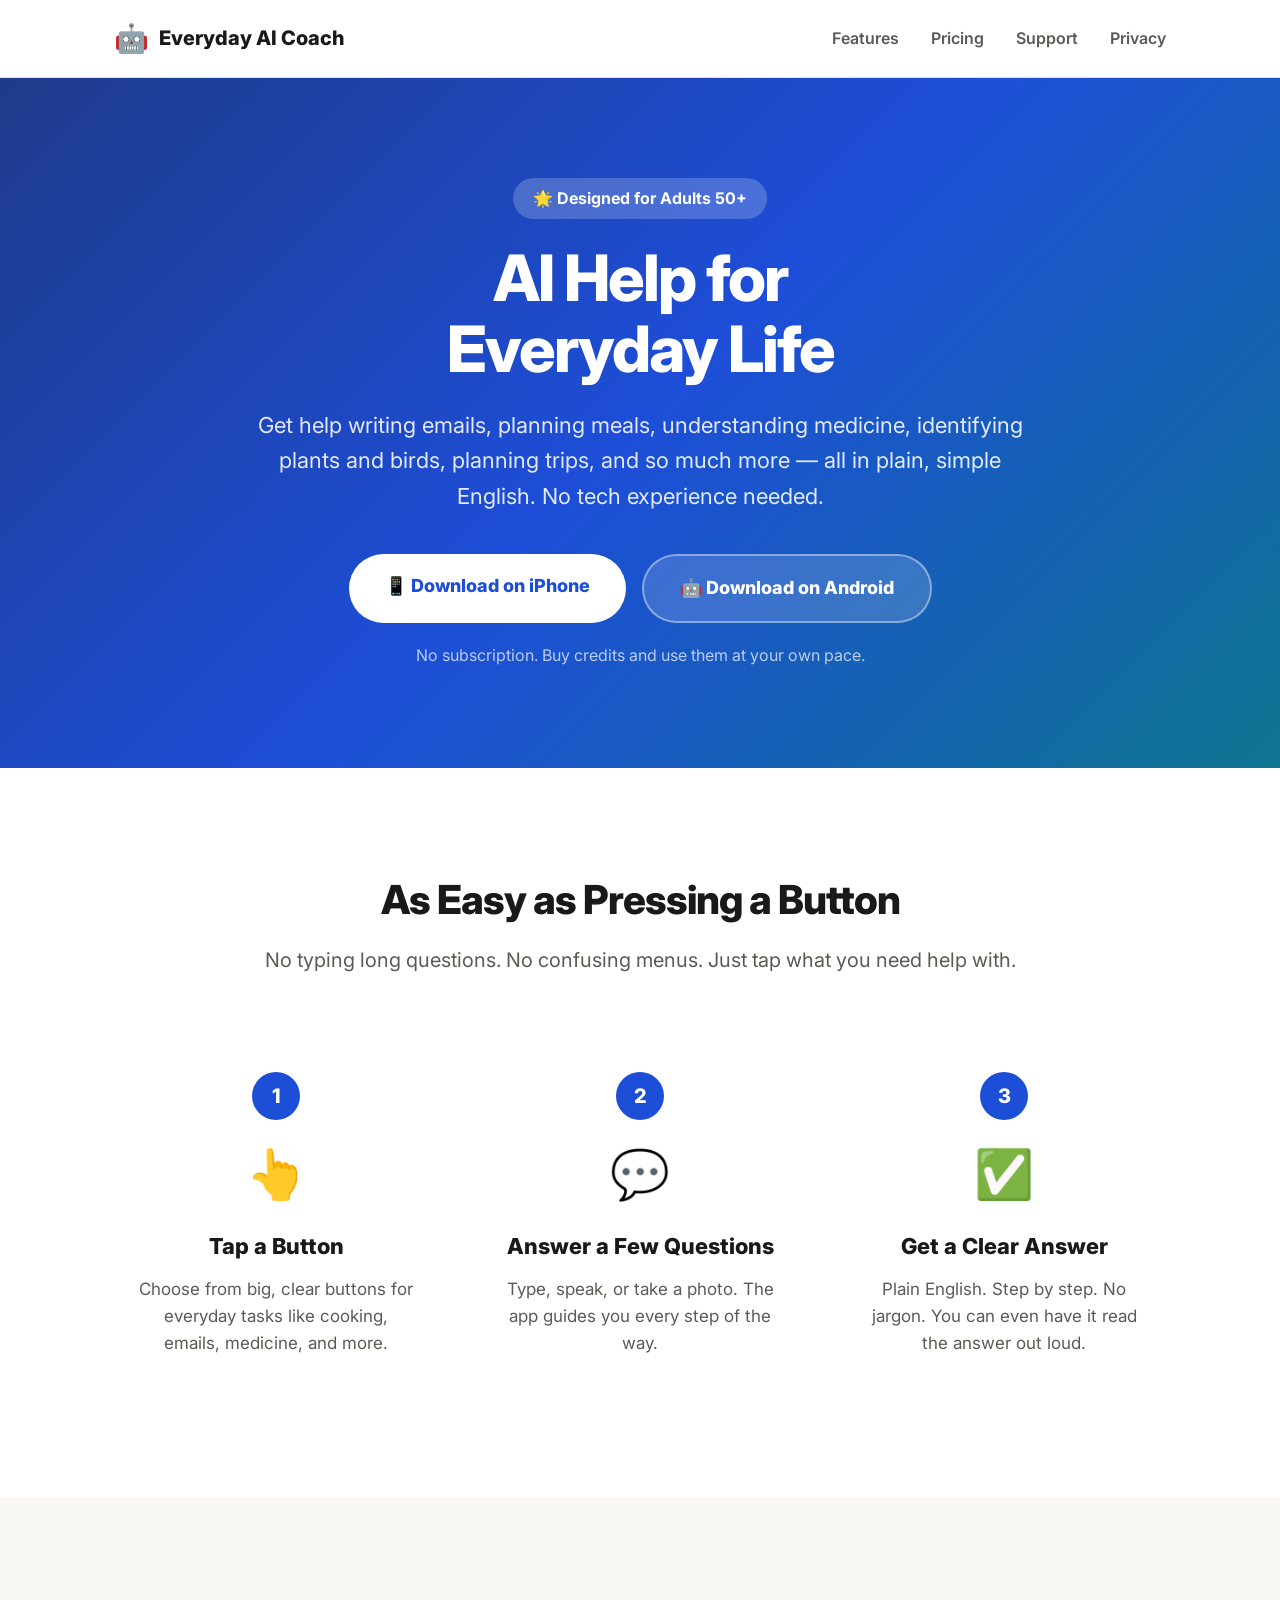
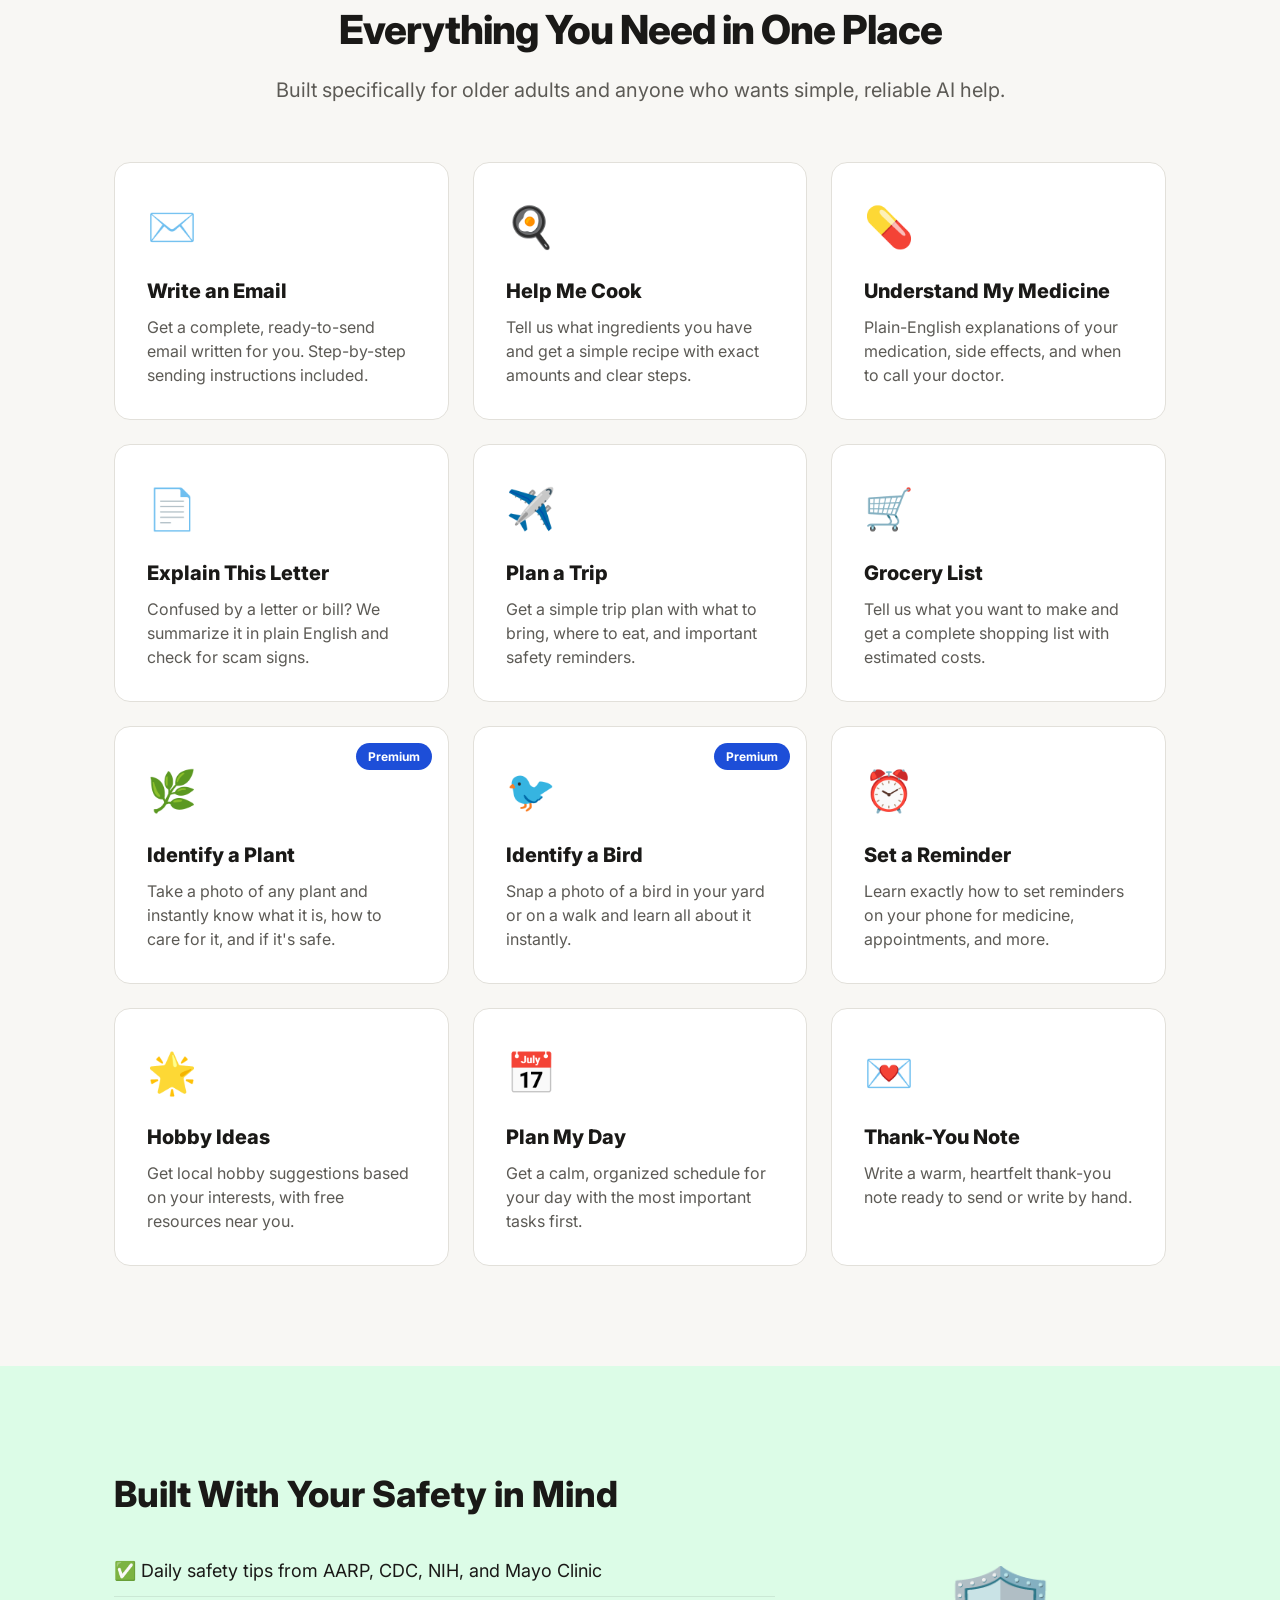
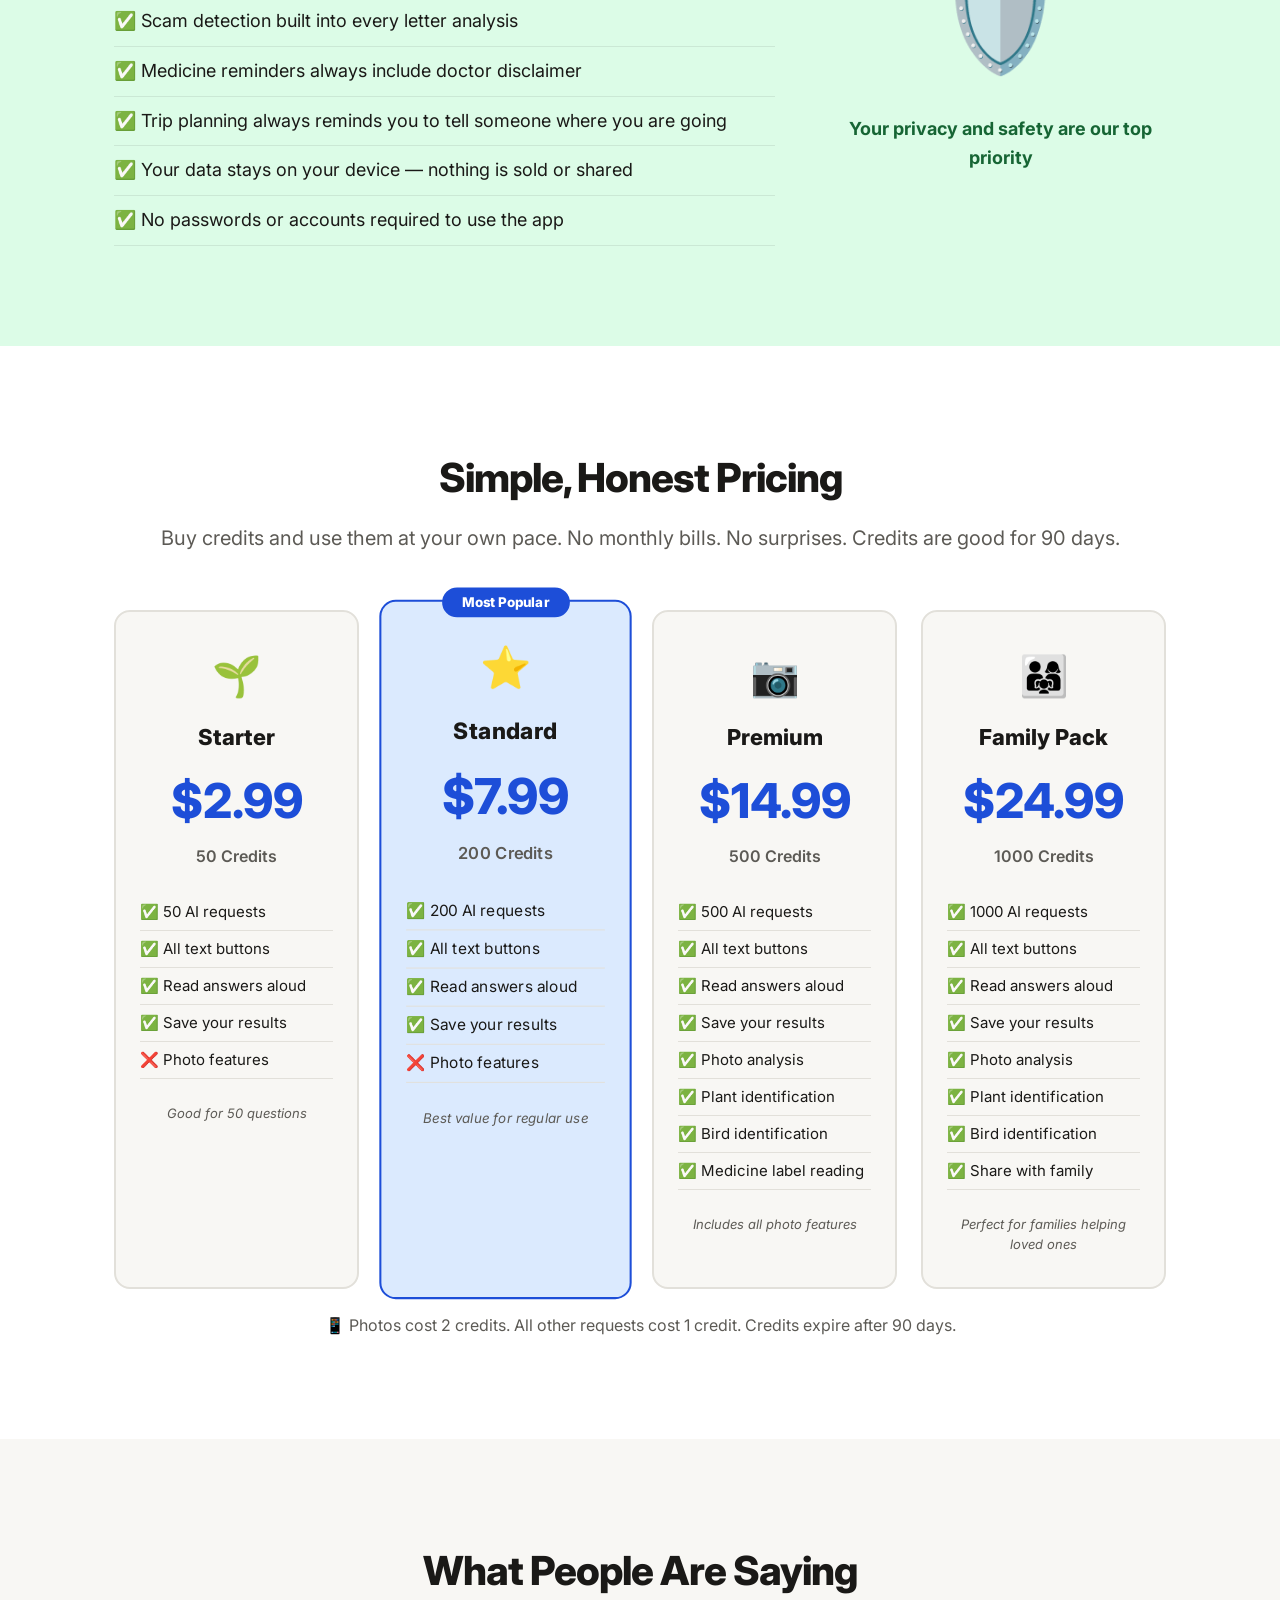
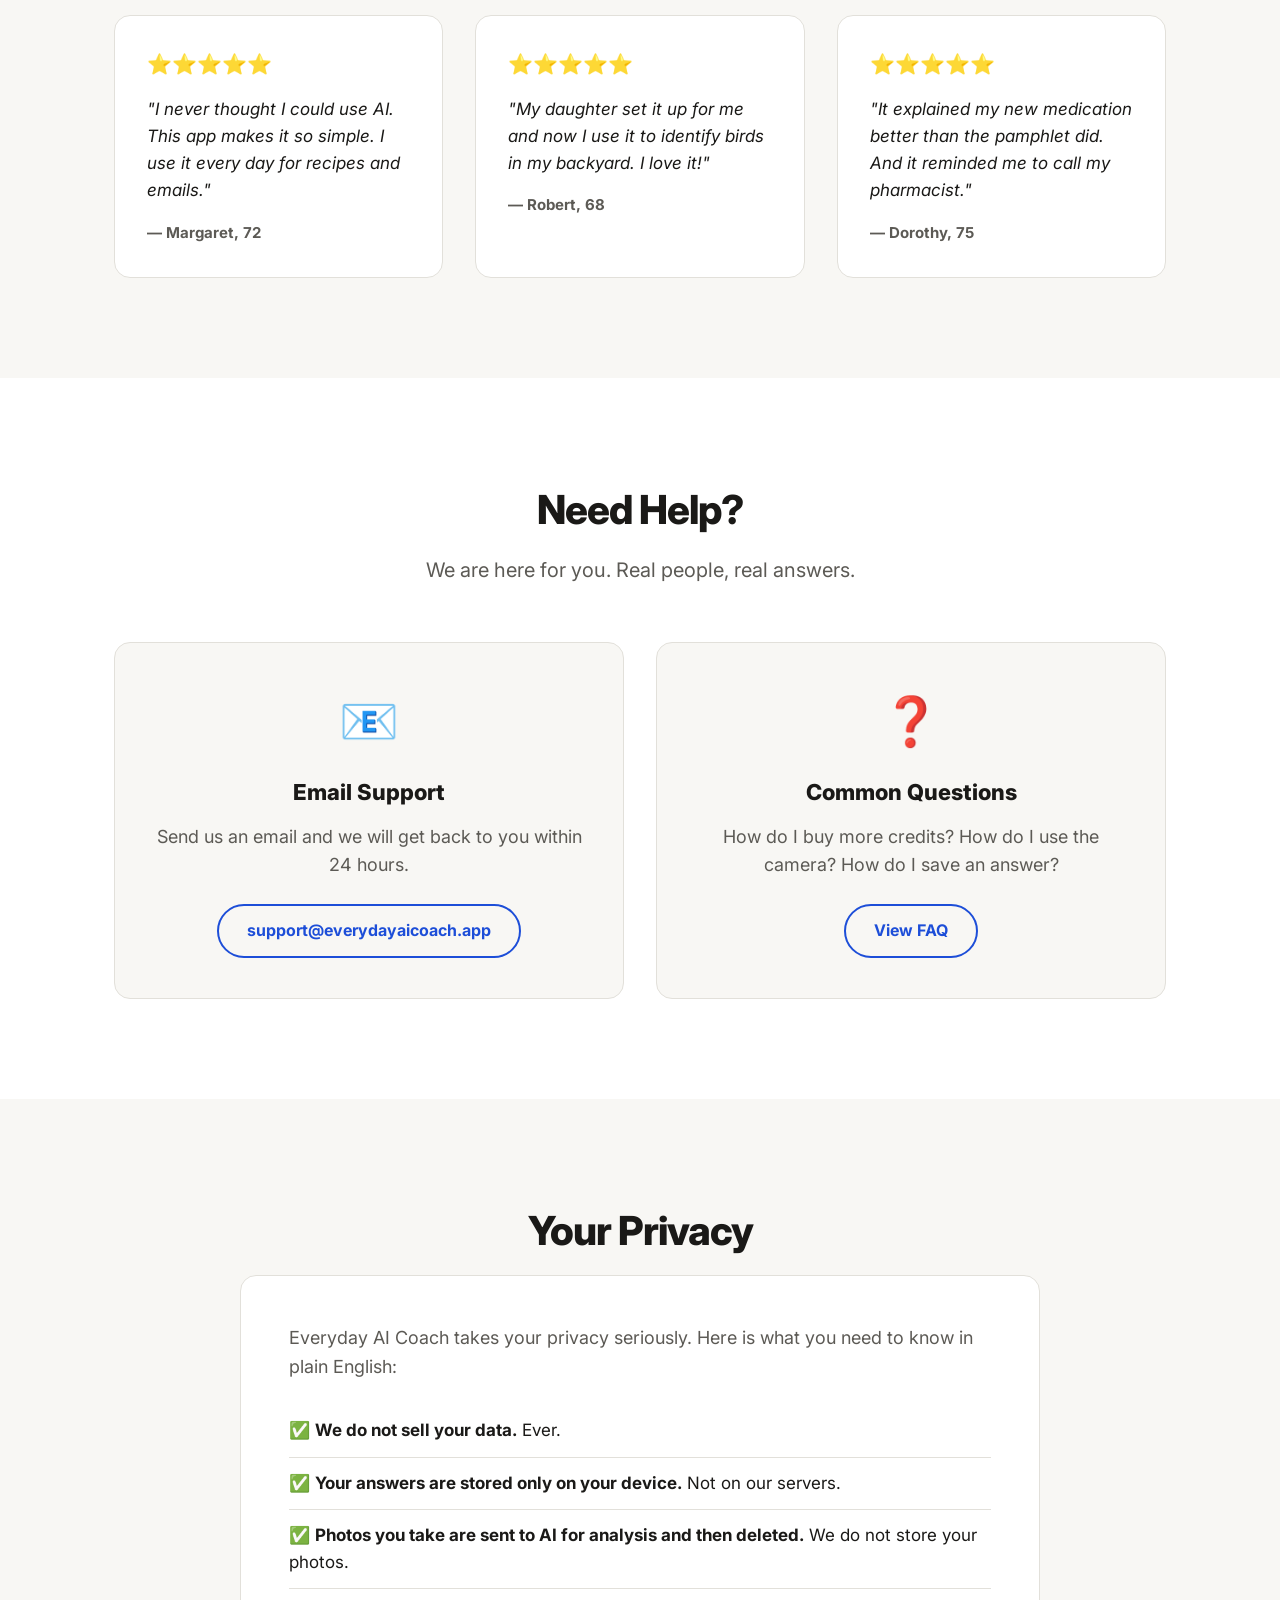
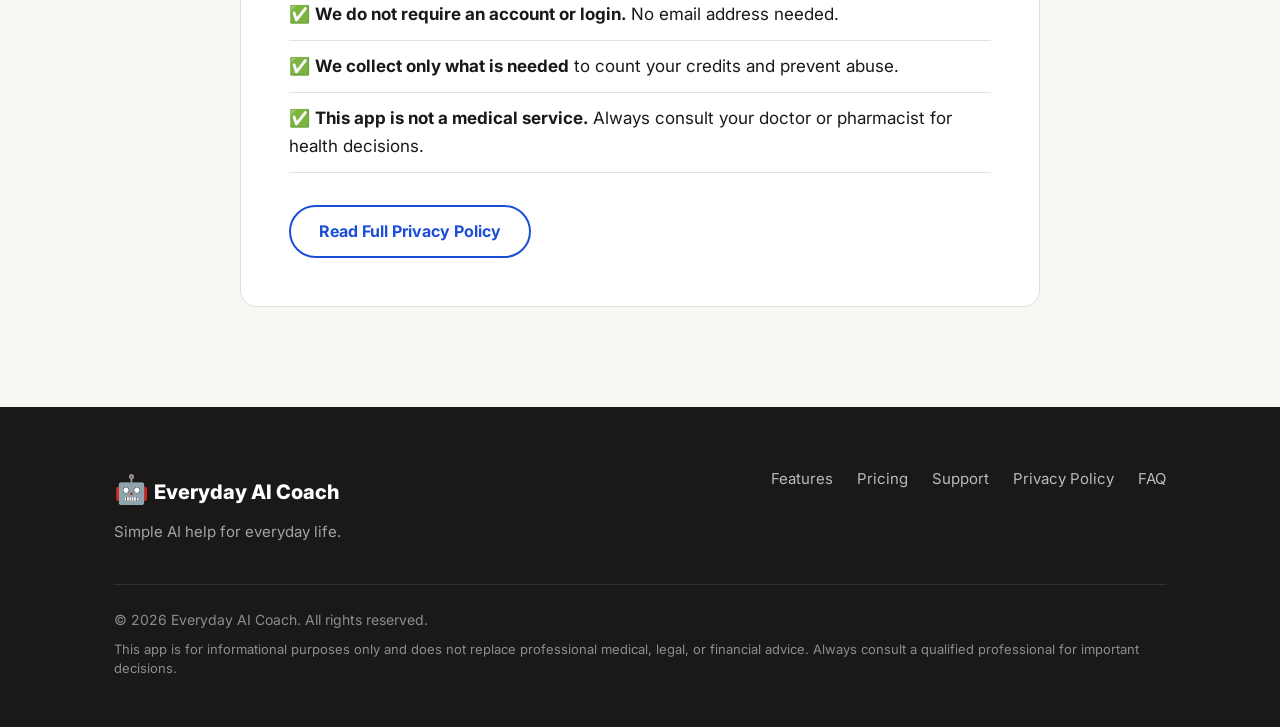
==== index.html @ 11502f1c "Initial website" ====
<!DOCTYPE html>
<html lang="en">
<head>
  <meta charset="UTF-8" />
  <meta name="viewport" content="width=device-width, initial-scale=1.0" />
  <meta name="description" content="Everyday AI Coach — A simple AI assistant for older adults. Get help with emails, recipes, medicine, travel, and more. No tech experience needed." />
  <title>Everyday AI Coach — AI Help for Everyday Life</title>
  <link rel="stylesheet" href="styles.css" />
  <link rel="preconnect" href="https://fonts.googleapis.com" />
  <link href="https://fonts.googleapis.com/css2?family=Inter:wght@400;600;700;800&display=swap" rel="stylesheet" />
</head>
<body>

  <!-- NAV -->
  <nav class="nav">
    <div class="nav-inner">
      <div class="nav-logo">
        <span class="nav-emoji">🤖</span>
        <span class="nav-name">Everyday AI Coach</span>
      </div>
      <div class="nav-links">
        <a href="#features">Features</a>
        <a href="#pricing">Pricing</a>
        <a href="#support">Support</a>
        <a href="#privacy">Privacy</a>
      </div>
    </div>
  </nav>

  <!-- HERO -->
  <section class="hero">
    <div class="hero-inner">
      <div class="hero-badge">🌟 Designed for Adults 50+</div>
      <h1 class="hero-title">AI Help for<br/>Everyday Life</h1>
      <p class="hero-subtitle">
        Get help writing emails, planning meals, understanding medicine, 
        identifying plants and birds, planning trips, and so much more — 
        all in plain, simple English. No tech experience needed.
      </p>
      <div class="hero-buttons">
        <a href="#" class="btn-primary">📱 Download on iPhone</a>
        <a href="#" class="btn-secondary">🤖 Download on Android</a>
      </div>
      <p class="hero-note">No subscription. Buy credits and use them at your own pace.</p>
    </div>
  </section>

  <!-- HOW IT WORKS -->
  <section class="how" id="how">
    <div class="container">
      <h2 class="section-title">As Easy as Pressing a Button</h2>
      <p class="section-sub">No typing long questions. No confusing menus. Just tap what you need help with.</p>
      <div class="steps">
        <div class="step">
          <div class="step-num">1</div>
          <div class="step-icon">👆</div>
          <h3>Tap a Button</h3>
          <p>Choose from big, clear buttons for everyday tasks like cooking, emails, medicine, and more.</p>
        </div>
        <div class="step">
          <div class="step-num">2</div>
          <div class="step-icon">💬</div>
          <h3>Answer a Few Questions</h3>
          <p>Type, speak, or take a photo. The app guides you every step of the way.</p>
        </div>
        <div class="step">
          <div class="step-num">3</div>
          <div class="step-icon">✅</div>
          <h3>Get a Clear Answer</h3>
          <p>Plain English. Step by step. No jargon. You can even have it read the answer out loud.</p>
        </div>
      </div>
    </div>
  </section>

  <!-- FEATURES -->
  <section class="features" id="features">
    <div class="container">
      <h2 class="section-title">Everything You Need in One Place</h2>
      <p class="section-sub">Built specifically for older adults and anyone who wants simple, reliable AI help.</p>
      <div class="features-grid">
        <div class="feature-card">
          <div class="feature-emoji">✉️</div>
          <h3>Write an Email</h3>
          <p>Get a complete, ready-to-send email written for you. Step-by-step sending instructions included.</p>
        </div>
        <div class="feature-card">
          <div class="feature-emoji">🍳</div>
          <h3>Help Me Cook</h3>
          <p>Tell us what ingredients you have and get a simple recipe with exact amounts and clear steps.</p>
        </div>
        <div class="feature-card">
          <div class="feature-emoji">💊</div>
          <h3>Understand My Medicine</h3>
          <p>Plain-English explanations of your medication, side effects, and when to call your doctor.</p>
        </div>
        <div class="feature-card">
          <div class="feature-emoji">📄</div>
          <h3>Explain This Letter</h3>
          <p>Confused by a letter or bill? We summarize it in plain English and check for scam signs.</p>
        </div>
        <div class="feature-card">
          <div class="feature-emoji">✈️</div>
          <h3>Plan a Trip</h3>
          <p>Get a simple trip plan with what to bring, where to eat, and important safety reminders.</p>
        </div>
        <div class="feature-card">
          <div class="feature-emoji">🛒</div>
          <h3>Grocery List</h3>
          <p>Tell us what you want to make and get a complete shopping list with estimated costs.</p>
        </div>
        <div class="feature-card">
          <div class="feature-emoji">🌿</div>
          <h3>Identify a Plant</h3>
          <p>Take a photo of any plant and instantly know what it is, how to care for it, and if it's safe.</p>
          <span class="premium-badge">Premium</span>
        </div>
        <div class="feature-card">
          <div class="feature-emoji">🐦</div>
          <h3>Identify a Bird</h3>
          <p>Snap a photo of a bird in your yard or on a walk and learn all about it instantly.</p>
          <span class="premium-badge">Premium</span>
        </div>
        <div class="feature-card">
          <div class="feature-emoji">⏰</div>
          <h3>Set a Reminder</h3>
          <p>Learn exactly how to set reminders on your phone for medicine, appointments, and more.</p>
        </div>
        <div class="feature-card">
          <div class="feature-emoji">🌟</div>
          <h3>Hobby Ideas</h3>
          <p>Get local hobby suggestions based on your interests, with free resources near you.</p>
        </div>
        <div class="feature-card">
          <div class="feature-emoji">📅</div>
          <h3>Plan My Day</h3>
          <p>Get a calm, organized schedule for your day with the most important tasks first.</p>
        </div>
        <div class="feature-card">
          <div class="feature-emoji">💌</div>
          <h3>Thank-You Note</h3>
          <p>Write a warm, heartfelt thank-you note ready to send or write by hand.</p>
        </div>
      </div>
    </div>
  </section>

  <!-- SAFETY -->
  <section class="safety">
    <div class="container">
      <div class="safety-inner">
        <div class="safety-text">
          <h2>Built With Your Safety in Mind</h2>
          <ul class="safety-list">
            <li>✅ Daily safety tips from AARP, CDC, NIH, and Mayo Clinic</li>
            <li>✅ Scam detection built into every letter analysis</li>
            <li>✅ Medicine reminders always include doctor disclaimer</li>
            <li>✅ Trip planning always reminds you to tell someone where you are going</li>
            <li>✅ Your data stays on your device — nothing is sold or shared</li>
            <li>✅ No passwords or accounts required to use the app</li>
          </ul>
        </div>
        <div class="safety-badge">
          <div class="shield">🛡️</div>
          <p>Your privacy and safety are our top priority</p>
        </div>
      </div>
    </div>
  </section>

  <!-- PRICING -->
  <section class="pricing" id="pricing">
    <div class="container">
      <h2 class="section-title">Simple, Honest Pricing</h2>
      <p class="section-sub">Buy credits and use them at your own pace. No monthly bills. No surprises. Credits are good for 90 days.</p>
      <div class="pricing-grid">
        <div class="price-card">
          <div class="price-emoji">🌱</div>
          <h3>Starter</h3>
          <div class="price">$2.99</div>
          <div class="price-credits">50 Credits</div>
          <ul class="price-features">
            <li>✅ 50 AI requests</li>
            <li>✅ All text buttons</li>
            <li>✅ Read answers aloud</li>
            <li>✅ Save your results</li>
            <li>❌ Photo features</li>
          </ul>
          <p class="price-note">Good for 50 questions</p>
        </div>
        <div class="price-card price-popular">
          <div class="popular-badge">Most Popular</div>
          <div class="price-emoji">⭐</div>
          <h3>Standard</h3>
          <div class="price">$7.99</div>
          <div class="price-credits">200 Credits</div>
          <ul class="price-features">
            <li>✅ 200 AI requests</li>
            <li>✅ All text buttons</li>
            <li>✅ Read answers aloud</li>
            <li>✅ Save your results</li>
            <li>❌ Photo features</li>
          </ul>
          <p class="price-note">Best value for regular use</p>
        </div>
        <div class="price-card">
          <div class="price-emoji">📷</div>
          <h3>Premium</h3>
          <div class="price">$14.99</div>
          <div class="price-credits">500 Credits</div>
          <ul class="price-features">
            <li>✅ 500 AI requests</li>
            <li>✅ All text buttons</li>
            <li>✅ Read answers aloud</li>
            <li>✅ Save your results</li>
            <li>✅ Photo analysis</li>
            <li>✅ Plant identification</li>
            <li>✅ Bird identification</li>
            <li>✅ Medicine label reading</li>
          </ul>
          <p class="price-note">Includes all photo features</p>
        </div>
        <div class="price-card">
          <div class="price-emoji">👨‍👩‍👧</div>
          <h3>Family Pack</h3>
          <div class="price">$24.99</div>
          <div class="price-credits">1000 Credits</div>
          <ul class="price-features">
            <li>✅ 1000 AI requests</li>
            <li>✅ All text buttons</li>
            <li>✅ Read answers aloud</li>
            <li>✅ Save your results</li>
            <li>✅ Photo analysis</li>
            <li>✅ Plant identification</li>
            <li>✅ Bird identification</li>
            <li>✅ Share with family</li>
          </ul>
          <p class="price-note">Perfect for families helping loved ones</p>
        </div>
      </div>
      <p class="pricing-note">📱 Photos cost 2 credits. All other requests cost 1 credit. Credits expire after 90 days.</p>
    </div>
  </section>

  <!-- TESTIMONIALS -->
  <section class="testimonials">
    <div class="container">
      <h2 class="section-title">What People Are Saying</h2>
      <div class="testimonials-grid">
        <div class="testimonial">
          <div class="testimonial-stars">⭐⭐⭐⭐⭐</div>
          <p>"I never thought I could use AI. This app makes it so simple. I use it every day for recipes and emails."</p>
          <div class="testimonial-name">— Margaret, 72</div>
        </div>
        <div class="testimonial">
          <div class="testimonial-stars">⭐⭐⭐⭐⭐</div>
          <p>"My daughter set it up for me and now I use it to identify birds in my backyard. I love it!"</p>
          <div class="testimonial-name">— Robert, 68</div>
        </div>
        <div class="testimonial">
          <div class="testimonial-stars">⭐⭐⭐⭐⭐</div>
          <p>"It explained my new medication better than the pamphlet did. And it reminded me to call my pharmacist."</p>
          <div class="testimonial-name">— Dorothy, 75</div>
        </div>
      </div>
    </div>
  </section>

  <!-- SUPPORT -->
  <section class="support" id="support">
    <div class="container">
      <h2 class="section-title">Need Help?</h2>
      <p class="section-sub">We are here for you. Real people, real answers.</p>
      <div class="support-options">
        <div class="support-card">
          <div class="support-emoji">📧</div>
          <h3>Email Support</h3>
          <p>Send us an email and we will get back to you within 24 hours.</p>
          <a href="mailto:support@everydayaicoach.app" class="btn-outline">support@everydayaicoach.app</a>
        </div>
        <div class="support-card">
          <div class="support-emoji">❓</div>
          <h3>Common Questions</h3>
          <p>How do I buy more credits? How do I use the camera? How do I save an answer?</p>
          <a href="faq.html" class="btn-outline">View FAQ</a>
        </div>
      </div>
    </div>
  </section>

  <!-- PRIVACY -->
  <section class="privacy-section" id="privacy">
    <div class="container">
      <h2 class="section-title">Your Privacy</h2>
      <div class="privacy-inner">
        <p>Everyday AI Coach takes your privacy seriously. Here is what you need to know in plain English:</p>
        <ul class="privacy-list">
          <li>✅ <strong>We do not sell your data.</strong> Ever.</li>
          <li>✅ <strong>Your answers are stored only on your device.</strong> Not on our servers.</li>
          <li>✅ <strong>Photos you take are sent to AI for analysis and then deleted.</strong> We do not store your photos.</li>
          <li>✅ <strong>We do not require an account or login.</strong> No email address needed.</li>
          <li>✅ <strong>We collect only what is needed</strong> to count your credits and prevent abuse.</li>
          <li>✅ <strong>This app is not a medical service.</strong> Always consult your doctor or pharmacist for health decisions.</li>
        </ul>
        <a href="privacy.html" class="btn-outline">Read Full Privacy Policy</a>
      </div>
    </div>
  </section>

  <!-- FOOTER -->
  <footer class="footer">
    <div class="container">
      <div class="footer-inner">
        <div class="footer-brand">
          <span class="nav-emoji">🤖</span>
          <span class="nav-name">Everyday AI Coach</span>
          <p>Simple AI help for everyday life.</p>
        </div>
        <div class="footer-links">
          <a href="#features">Features</a>
          <a href="#pricing">Pricing</a>
          <a href="#support">Support</a>
          <a href="privacy.html">Privacy Policy</a>
          <a href="faq.html">FAQ</a>
        </div>
      </div>
      <div class="footer-bottom">
        <p>© 2026 Everyday AI Coach. All rights reserved.</p>
        <p class="footer-disclaimer">This app is for informational purposes only and does not replace professional medical, legal, or financial advice. Always consult a qualified professional for important decisions.</p>
      </div>
    </div>
  </footer>

</body>
</html>
---- styles.css ----
* { margin: 0; padding: 0; box-sizing: border-box; }

:root {
  --primary: #1D4ED8;
  --primary-dark: #1E3A8A;
  --primary-light: #DBEAFE;
  --text: #1A1917;
  --text-secondary: #5C5A55;
  --background: #F8F7F4;
  --surface: #FFFFFF;
  --border: #E2E0DA;
  --success: #166534;
  --success-light: #DCFCE7;
  --warning: #92400E;
  --radius: 16px;
}

body {
  font-family: 'Inter', sans-serif;
  background: var(--background);
  color: var(--text);
  font-size: 18px;
  line-height: 1.6;
}

.container { max-width: 1100px; margin: 0 auto; padding: 0 24px; }

/* NAV */
.nav {
  background: var(--surface);
  border-bottom: 1px solid var(--border);
  padding: 16px 0;
  position: sticky;
  top: 0;
  z-index: 100;
}
.nav-inner {
  max-width: 1100px;
  margin: 0 auto;
  padding: 0 24px;
  display: flex;
  justify-content: space-between;
  align-items: center;
}
.nav-logo { display: flex; align-items: center; gap: 10px; }
.nav-emoji { font-size: 28px; }
.nav-name { font-size: 20px; font-weight: 800; color: var(--text); }
.nav-links { display: flex; gap: 32px; }
.nav-links a { color: var(--text-secondary); text-decoration: none; font-weight: 600; font-size: 16px; }
.nav-links a:hover { color: var(--primary); }

/* HERO */
.hero {
  background: linear-gradient(135deg, #1E3A8A 0%, #1D4ED8 50%, #0E7490 100%);
  padding: 100px 24px;
  text-align: center;
}
.hero-inner { max-width: 800px; margin: 0 auto; }
.hero-badge {
  display: inline-block;
  background: rgba(255,255,255,0.2);
  color: #FFFFFF;
  padding: 8px 20px;
  border-radius: 999px;
  font-size: 16px;
  font-weight: 700;
  margin-bottom: 24px;
}
.hero-title {
  font-size: 64px;
  font-weight: 800;
  color: #FFFFFF;
  line-height: 1.1;
  margin-bottom: 24px;
  letter-spacing: -2px;
}
.hero-subtitle {
  font-size: 22px;
  color: rgba(255,255,255,0.88);
  margin-bottom: 40px;
  line-height: 1.6;
}
.hero-buttons { display: flex; gap: 16px; justify-content: center; flex-wrap: wrap; margin-bottom: 20px; }
.btn-primary {
  background: #FFFFFF;
  color: var(--primary);
  padding: 18px 36px;
  border-radius: 999px;
  font-size: 18px;
  font-weight: 800;
  text-decoration: none;
  transition: transform 0.2s;
}
.btn-primary:hover { transform: translateY(-2px); }
.btn-secondary {
  background: rgba(255,255,255,0.15);
  color: #FFFFFF;
  padding: 18px 36px;
  border-radius: 999px;
  font-size: 18px;
  font-weight: 800;
  text-decoration: none;
  border: 2px solid rgba(255,255,255,0.4);
  transition: transform 0.2s;
}
.btn-secondary:hover { transform: translateY(-2px); }
.hero-note { color: rgba(255,255,255,0.7); font-size: 16px; }

/* SECTIONS */
.section-title { font-size: 40px; font-weight: 800; text-align: center; margin-bottom: 12px; letter-spacing: -1px; }
.section-sub { font-size: 20px; color: var(--text-secondary); text-align: center; margin-bottom: 56px; }

/* HOW IT WORKS */
.how { padding: 100px 0; background: var(--surface); }
.steps { display: grid; grid-template-columns: repeat(3, 1fr); gap: 40px; }
.step { text-align: center; padding: 40px 24px; }
.step-num {
  width: 48px; height: 48px;
  background: var(--primary);
  color: #FFF;
  border-radius: 999px;
  font-size: 20px;
  font-weight: 800;
  display: flex; align-items: center; justify-content: center;
  margin: 0 auto 16px;
}
.step-icon { font-size: 48px; margin-bottom: 16px; }
.step h3 { font-size: 22px; font-weight: 800; margin-bottom: 12px; }
.step p { color: var(--text-secondary); font-size: 17px; }

/* FEATURES */
.features { padding: 100px 0; background: var(--background); }
.features-grid { display: grid; grid-template-columns: repeat(3, 1fr); gap: 24px; }
.feature-card {
  background: var(--surface);
  border-radius: var(--radius);
  padding: 32px;
  border: 1px solid var(--border);
  position: relative;
  transition: transform 0.2s;
}
.feature-card:hover { transform: translateY(-4px); }
.feature-emoji { font-size: 40px; margin-bottom: 16px; }
.feature-card h3 { font-size: 20px; font-weight: 800; margin-bottom: 8px; }
.feature-card p { color: var(--text-secondary); font-size: 16px; line-height: 1.5; }
.premium-badge {
  position: absolute;
  top: 16px; right: 16px;
  background: var(--primary);
  color: #FFF;
  padding: 4px 12px;
  border-radius: 999px;
  font-size: 12px;
  font-weight: 700;
}

/* SAFETY */
.safety { padding: 100px 0; background: var(--success-light); }
.safety-inner { display: grid; grid-template-columns: 2fr 1fr; gap: 60px; align-items: center; }
.safety-text h2 { font-size: 36px; font-weight: 800; margin-bottom: 24px; }
.safety-list { list-style: none; }
.safety-list li { font-size: 18px; padding: 10px 0; border-bottom: 1px solid rgba(0,0,0,0.08); }
.safety-badge { text-align: center; }
.shield { font-size: 100px; margin-bottom: 16px; }
.safety-badge p { font-size: 18px; font-weight: 700; color: var(--success); }

/* PRICING */
.pricing { padding: 100px 0; background: var(--surface); }
.pricing-grid { display: grid; grid-template-columns: repeat(4, 1fr); gap: 24px; margin-bottom: 24px; }
.price-card {
  background: var(--background);
  border-radius: var(--radius);
  padding: 32px 24px;
  border: 2px solid var(--border);
  text-align: center;
  position: relative;
}
.price-popular {
  border-color: var(--primary);
  background: var(--primary-light);
  transform: scale(1.03);
}
.popular-badge {
  position: absolute;
  top: -14px; left: 50%; transform: translateX(-50%);
  background: var(--primary);
  color: #FFF;
  padding: 4px 20px;
  border-radius: 999px;
  font-size: 13px;
  font-weight: 800;
  white-space: nowrap;
}
.price-emoji { font-size: 40px; margin-bottom: 12px; }
.price-card h3 { font-size: 22px; font-weight: 800; margin-bottom: 8px; }
.price { font-size: 48px; font-weight: 800; color: var(--primary); margin-bottom: 4px; }
.price-credits { font-size: 16px; color: var(--text-secondary); margin-bottom: 24px; font-weight: 600; }
.price-features { list-style: none; text-align: left; margin-bottom: 24px; }
.price-features li { padding: 6px 0; font-size: 15px; border-bottom: 1px solid var(--border); }
.price-note { font-size: 13px; color: var(--text-secondary); font-style: italic; }
.pricing-note { text-align: center; color: var(--text-secondary); font-size: 16px; margin-top: 16px; }

/* TESTIMONIALS */
.testimonials { padding: 100px 0; background: var(--background); }
.testimonials-grid { display: grid; grid-template-columns: repeat(3, 1fr); gap: 32px; }
.testimonial {
  background: var(--surface);
  border-radius: var(--radius);
  padding: 32px;
  border: 1px solid var(--border);
}
.testimonial-stars { font-size: 20px; margin-bottom: 16px; }
.testimonial p { font-size: 17px; color: var(--text); font-style: italic; margin-bottom: 16px; line-height: 1.6; }
.testimonial-name { font-size: 15px; font-weight: 700; color: var(--text-secondary); }

/* SUPPORT */
.support { padding: 100px 0; background: var(--surface); }
.support-options { display: grid; grid-template-columns: repeat(2, 1fr); gap: 32px; }
.support-card {
  background: var(--background);
  border-radius: var(--radius);
  padding: 40px;
  border: 1px solid var(--border);
  text-align: center;
}
.support-emoji { font-size: 48px; margin-bottom: 16px; }
.support-card h3 { font-size: 22px; font-weight: 800; margin-bottom: 12px; }
.support-card p { color: var(--text-secondary); margin-bottom: 24px; }
.btn-outline {
  display: inline-block;
  border: 2px solid var(--primary);
  color: var(--primary);
  padding: 12px 28px;
  border-radius: 999px;
  font-size: 16px;
  font-weight: 700;
  text-decoration: none;
  transition: all 0.2s;
}
.btn-outline:hover { background: var(--primary); color: #FFF; }

/* PRIVACY */
.privacy-section { padding: 100px 0; background: var(--background); }
.privacy-inner {
  max-width: 800px;
  margin: 0 auto;
  background: var(--surface);
  border-radius: var(--radius);
  padding: 48px;
  border: 1px solid var(--border);
}
.privacy-inner p { font-size: 18px; color: var(--text-secondary); margin-bottom: 24px; }
.privacy-list { list-style: none; margin-bottom: 32px; }
.privacy-list li { padding: 12px 0; font-size: 17px; border-bottom: 1px solid var(--border); }

/* FOOTER */
.footer { background: var(--text); color: #FFF; padding: 60px 0 40px; }
.footer-inner { display: flex; justify-content: space-between; align-items: flex-start; margin-bottom: 40px; gap: 40px; }
.footer-brand .nav-name { color: #FFF; }
.footer-brand p { color: rgba(255,255,255,0.6); font-size: 15px; margin-top: 8px; }
.footer-links { display: flex; gap: 24px; flex-wrap: wrap; }
.footer-links a { color: rgba(255,255,255,0.7); text-decoration: none; font-size: 15px; }
.footer-links a:hover { color: #FFF; }
.footer-bottom { border-top: 1px solid rgba(255,255,255,0.1); padding-top: 24px; }
.footer-bottom p { color: rgba(255,255,255,0.5); font-size: 14px; margin-bottom: 8px; }
.footer-disclaimer { font-size: 13px !important; line-height: 1.5; }

/* RESPONSIVE */
@media (max-width: 768px) {
  .hero-title { font-size: 40px; }
  .hero-subtitle { font-size: 18px; }
  .steps { grid-template-columns: 1fr; }
  .features-grid { grid-template-columns: 1fr; }
  .pricing-grid { grid-template-columns: 1fr; }
  .price-popular { transform: none; }
  .testimonials-grid { grid-template-columns: 1fr; }
  .support-options { grid-template-columns: 1fr; }
  .safety-inner { grid-template-columns: 1fr; }
  .nav-links { display: none; }
  .footer-inner { flex-direction: column; }
  .section-title { font-size: 28px; }
}
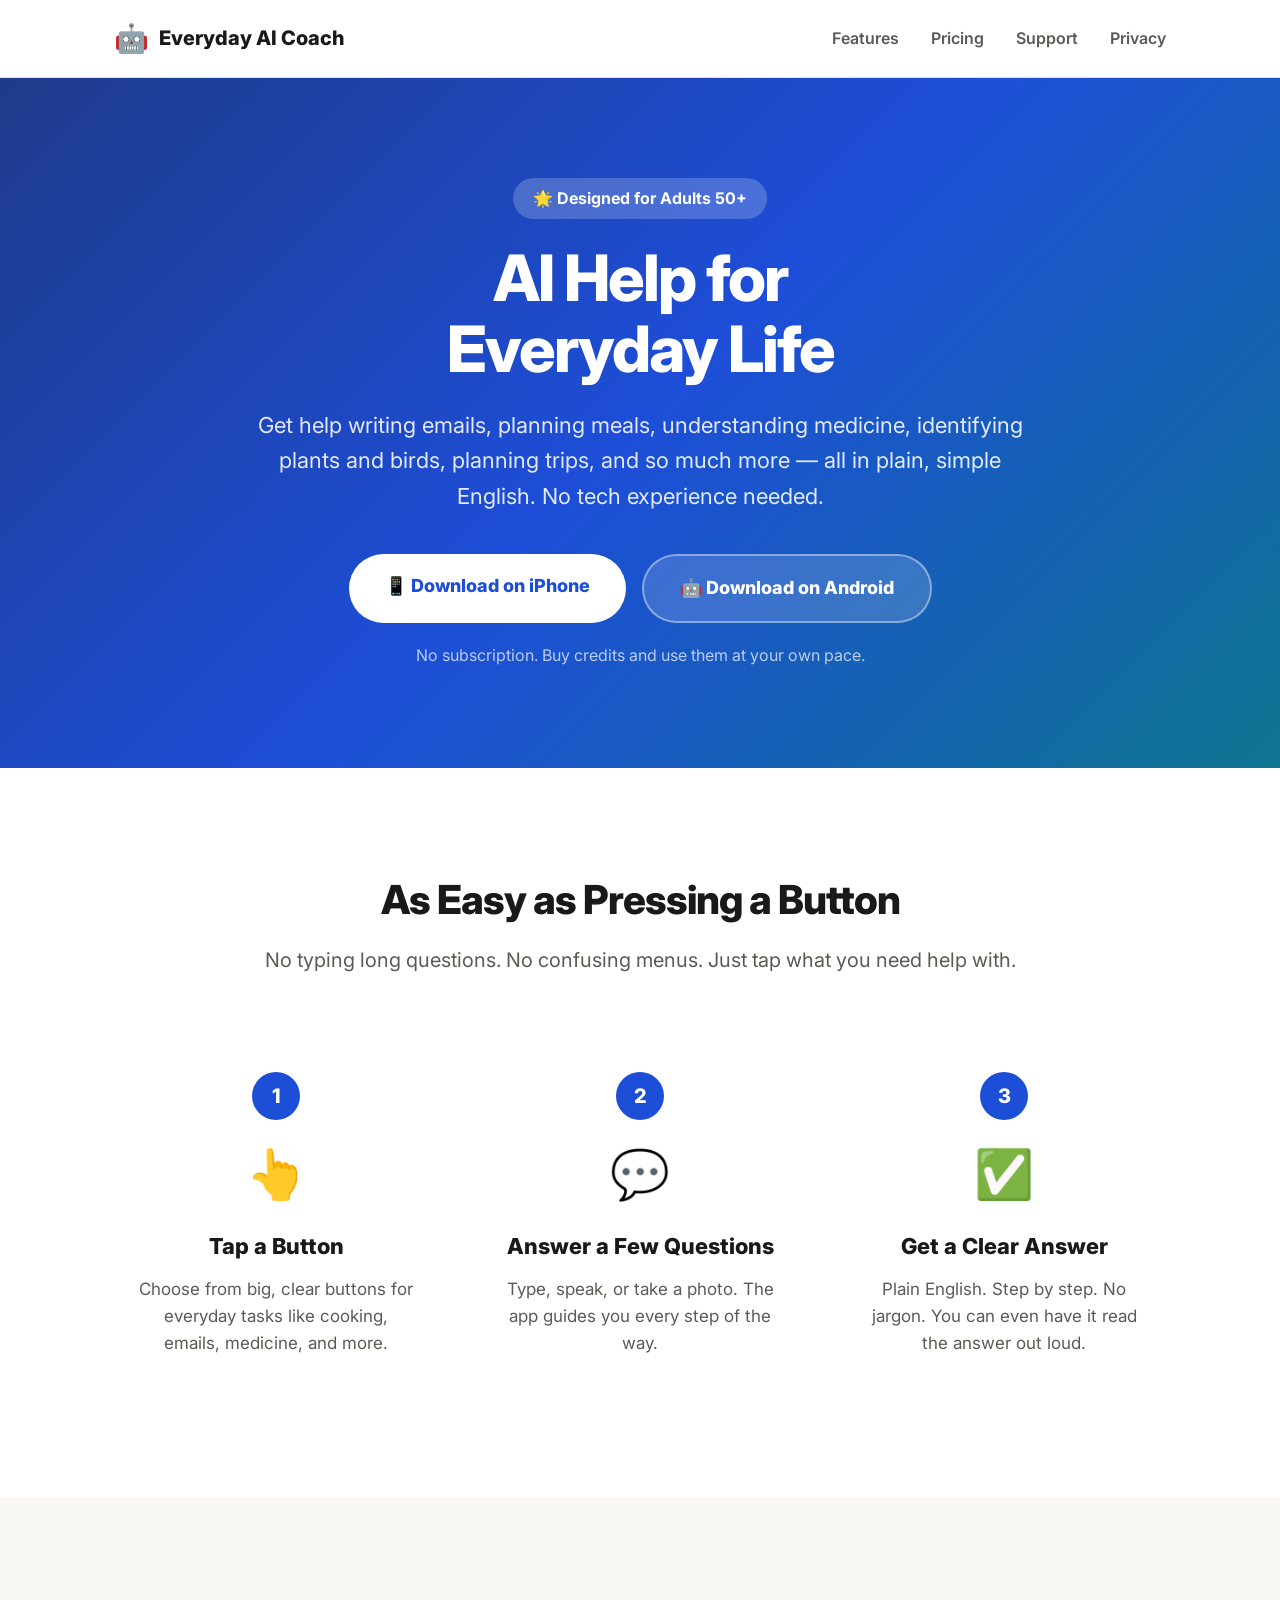
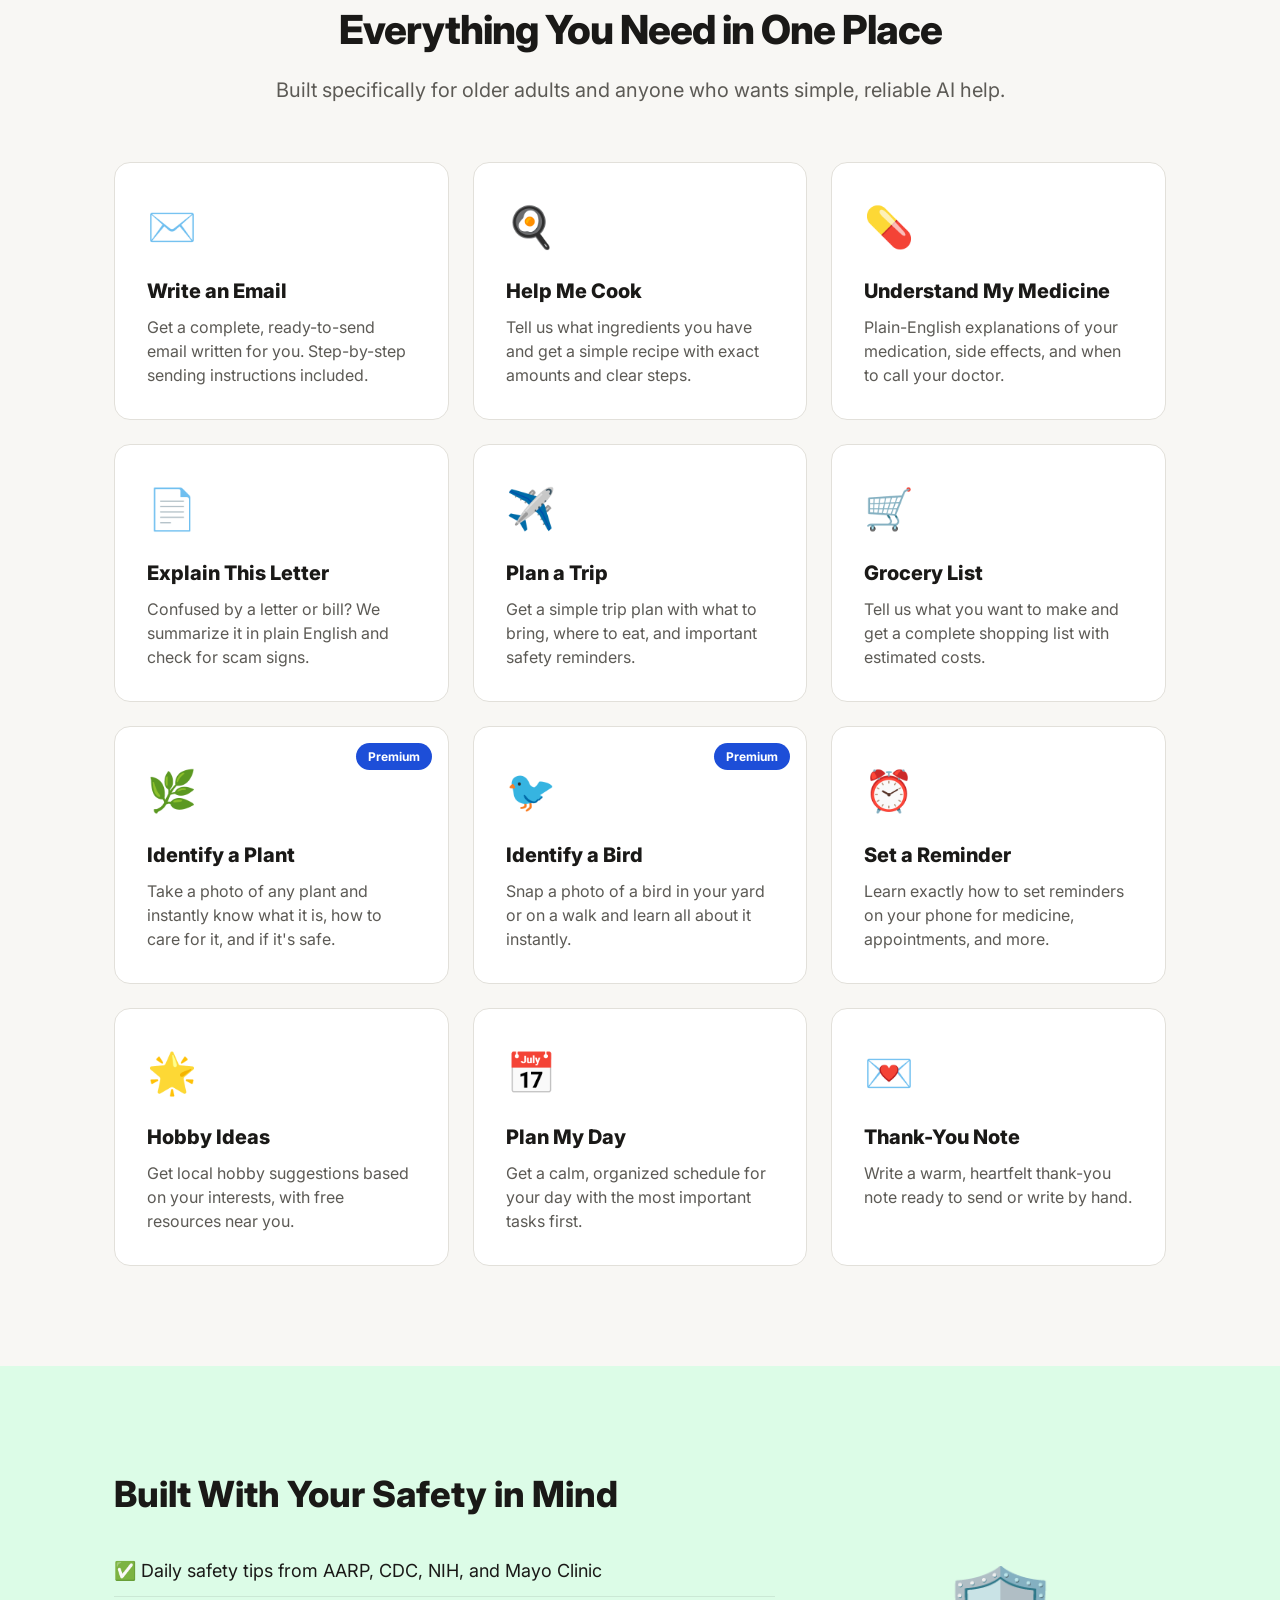
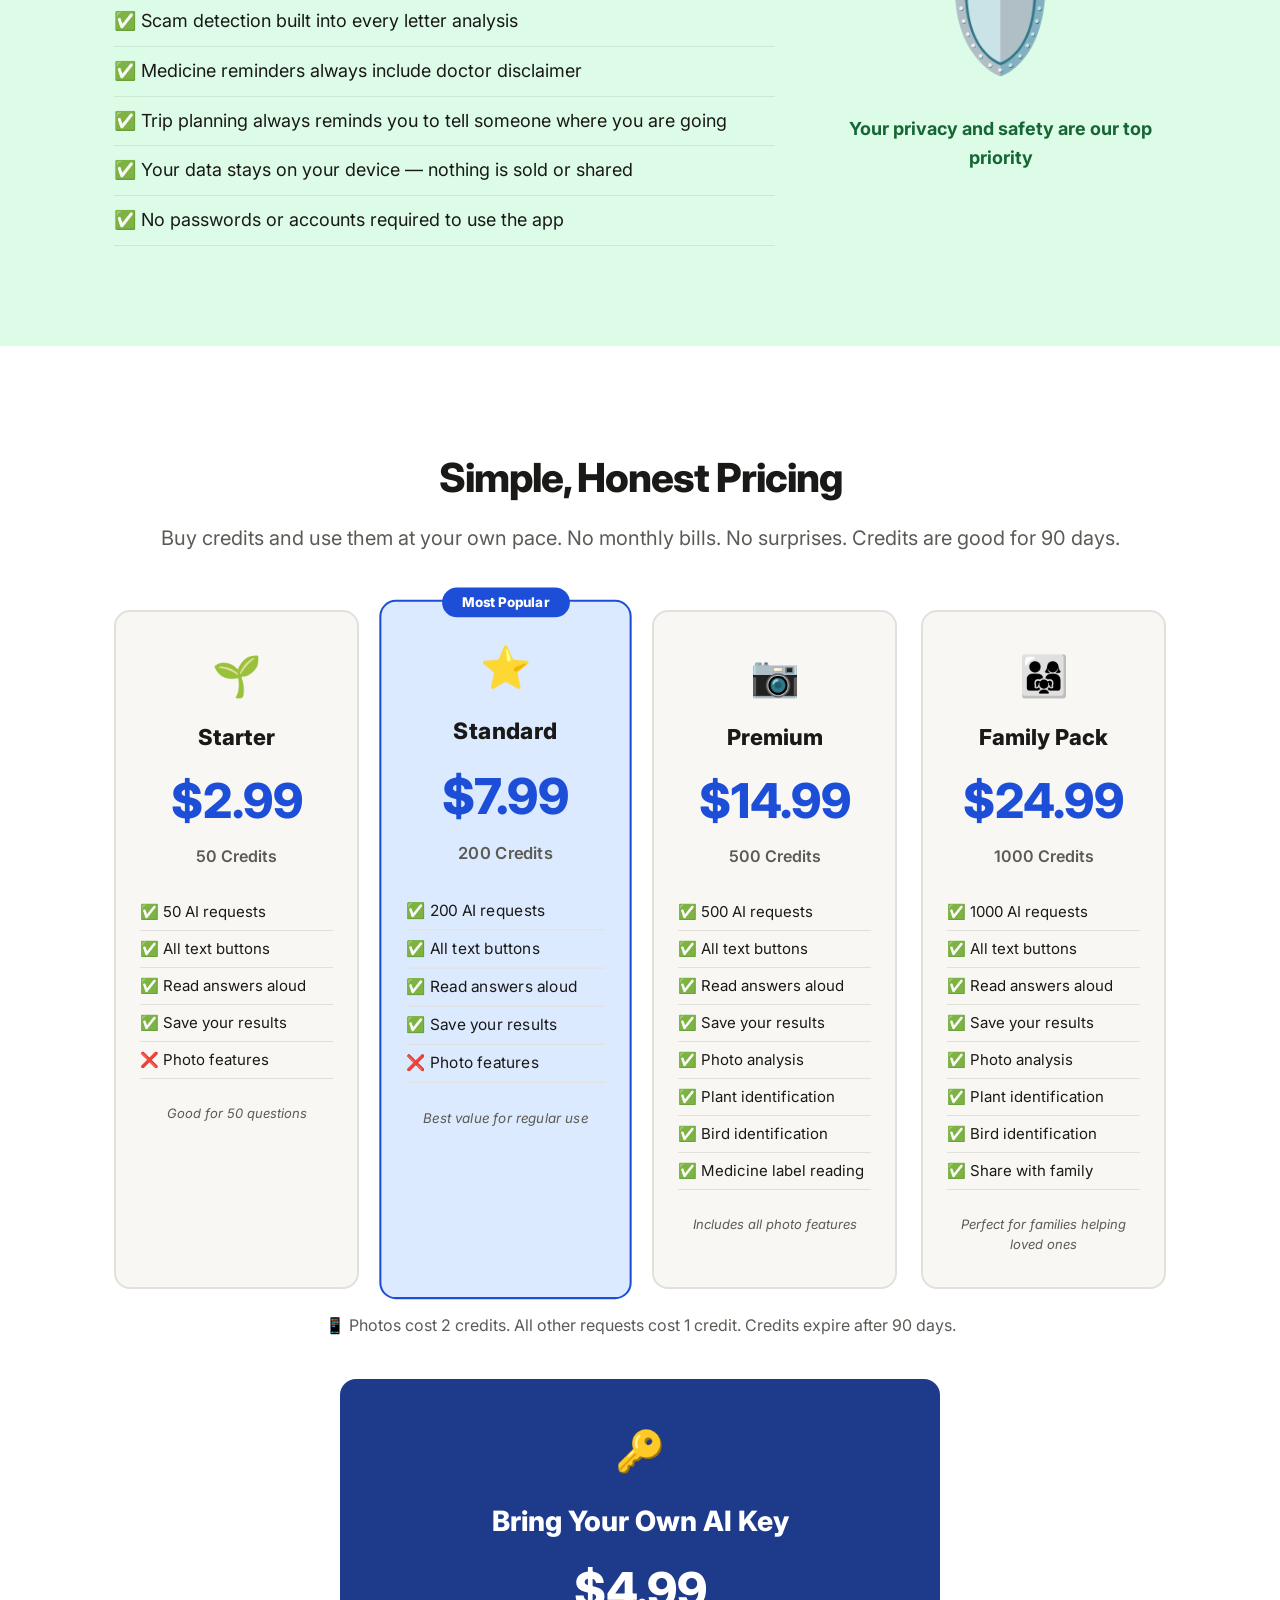
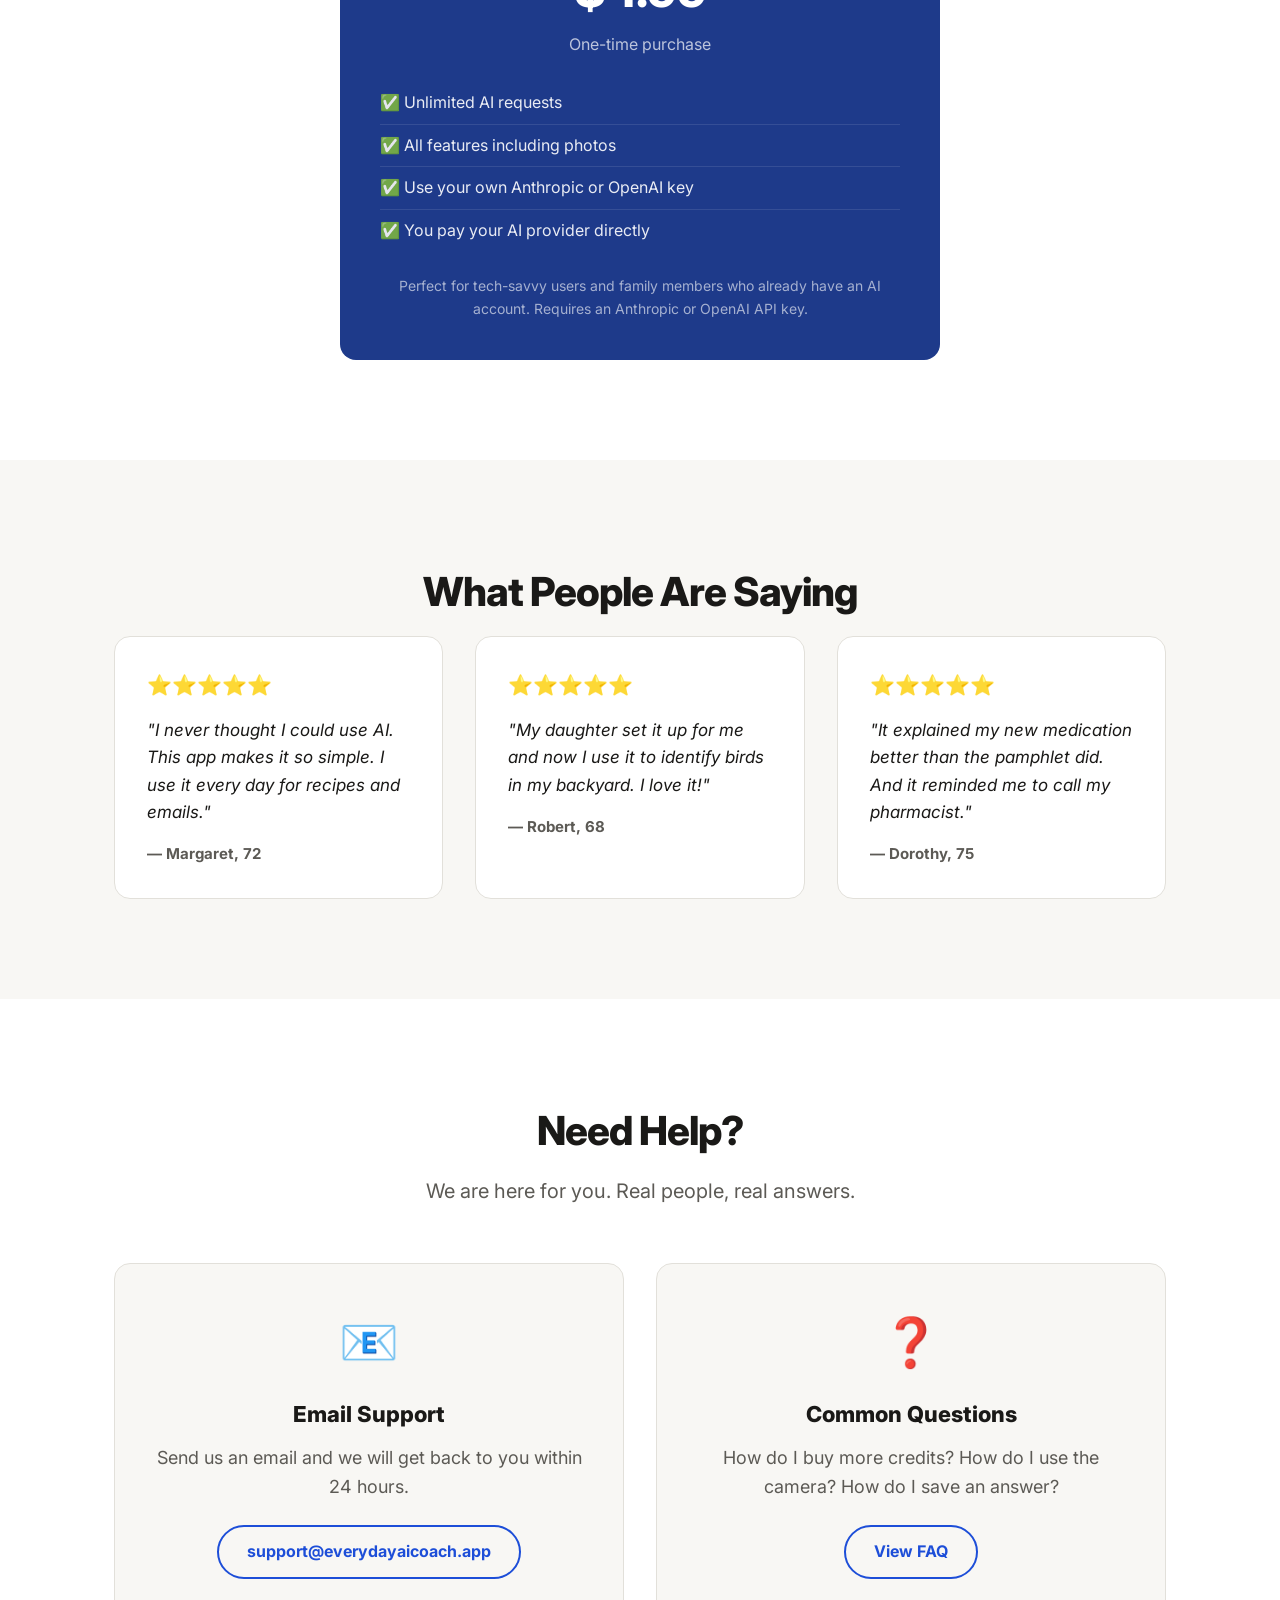
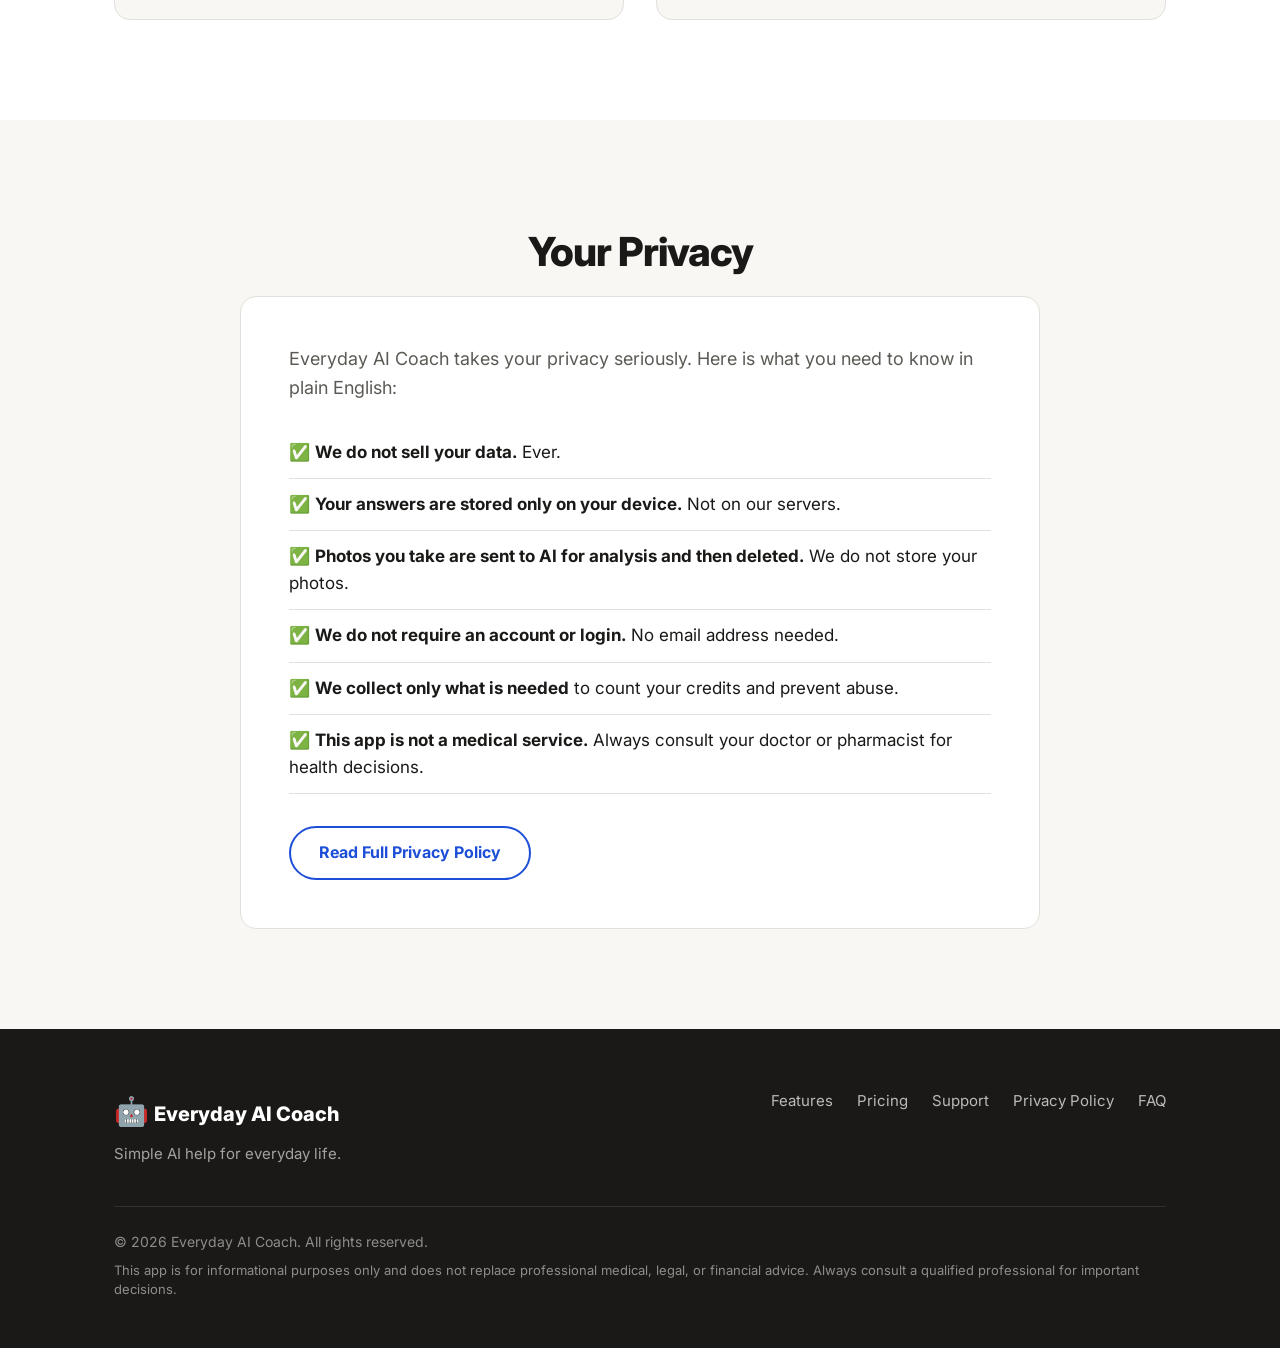
==== commit 4e6e4cc8: "Add FAQ page, BYOK pricing, update website" ====
--- a/index.html
+++ b/index.html
@@ -239,6 +239,20 @@
         </div>
       </div>
       <p class="pricing-note">📱 Photos cost 2 credits. All other requests cost 1 credit. Credits expire after 90 days.</p>
+
+      <div style="max-width:600px;margin:40px auto 0;background:#1E3A8A;border-radius:16px;padding:40px;text-align:center;">
+        <div style="font-size:40px;margin-bottom:16px;">🔑</div>
+        <h3 style="font-size:28px;font-weight:800;color:#fff;margin-bottom:8px;">Bring Your Own AI Key</h3>
+        <div style="font-size:48px;font-weight:800;color:#fff;margin-bottom:4px;">$4.99</div>
+        <div style="font-size:16px;color:rgba(255,255,255,0.7);margin-bottom:24px;">One-time purchase</div>
+        <ul style="list-style:none;text-align:left;margin-bottom:24px;">
+          <li style="padding:8px 0;font-size:16px;color:rgba(255,255,255,0.9);border-bottom:1px solid rgba(255,255,255,0.1);">✅ Unlimited AI requests</li>
+          <li style="padding:8px 0;font-size:16px;color:rgba(255,255,255,0.9);border-bottom:1px solid rgba(255,255,255,0.1);">✅ All features including photos</li>
+          <li style="padding:8px 0;font-size:16px;color:rgba(255,255,255,0.9);border-bottom:1px solid rgba(255,255,255,0.1);">✅ Use your own Anthropic or OpenAI key</li>
+          <li style="padding:8px 0;font-size:16px;color:rgba(255,255,255,0.9);">✅ You pay your AI provider directly</li>
+        </ul>
+        <p style="color:rgba(255,255,255,0.6);font-size:14px;">Perfect for tech-savvy users and family members who already have an AI account. Requires an Anthropic or OpenAI API key.</p>
+      </div>
     </div>
   </section>
 
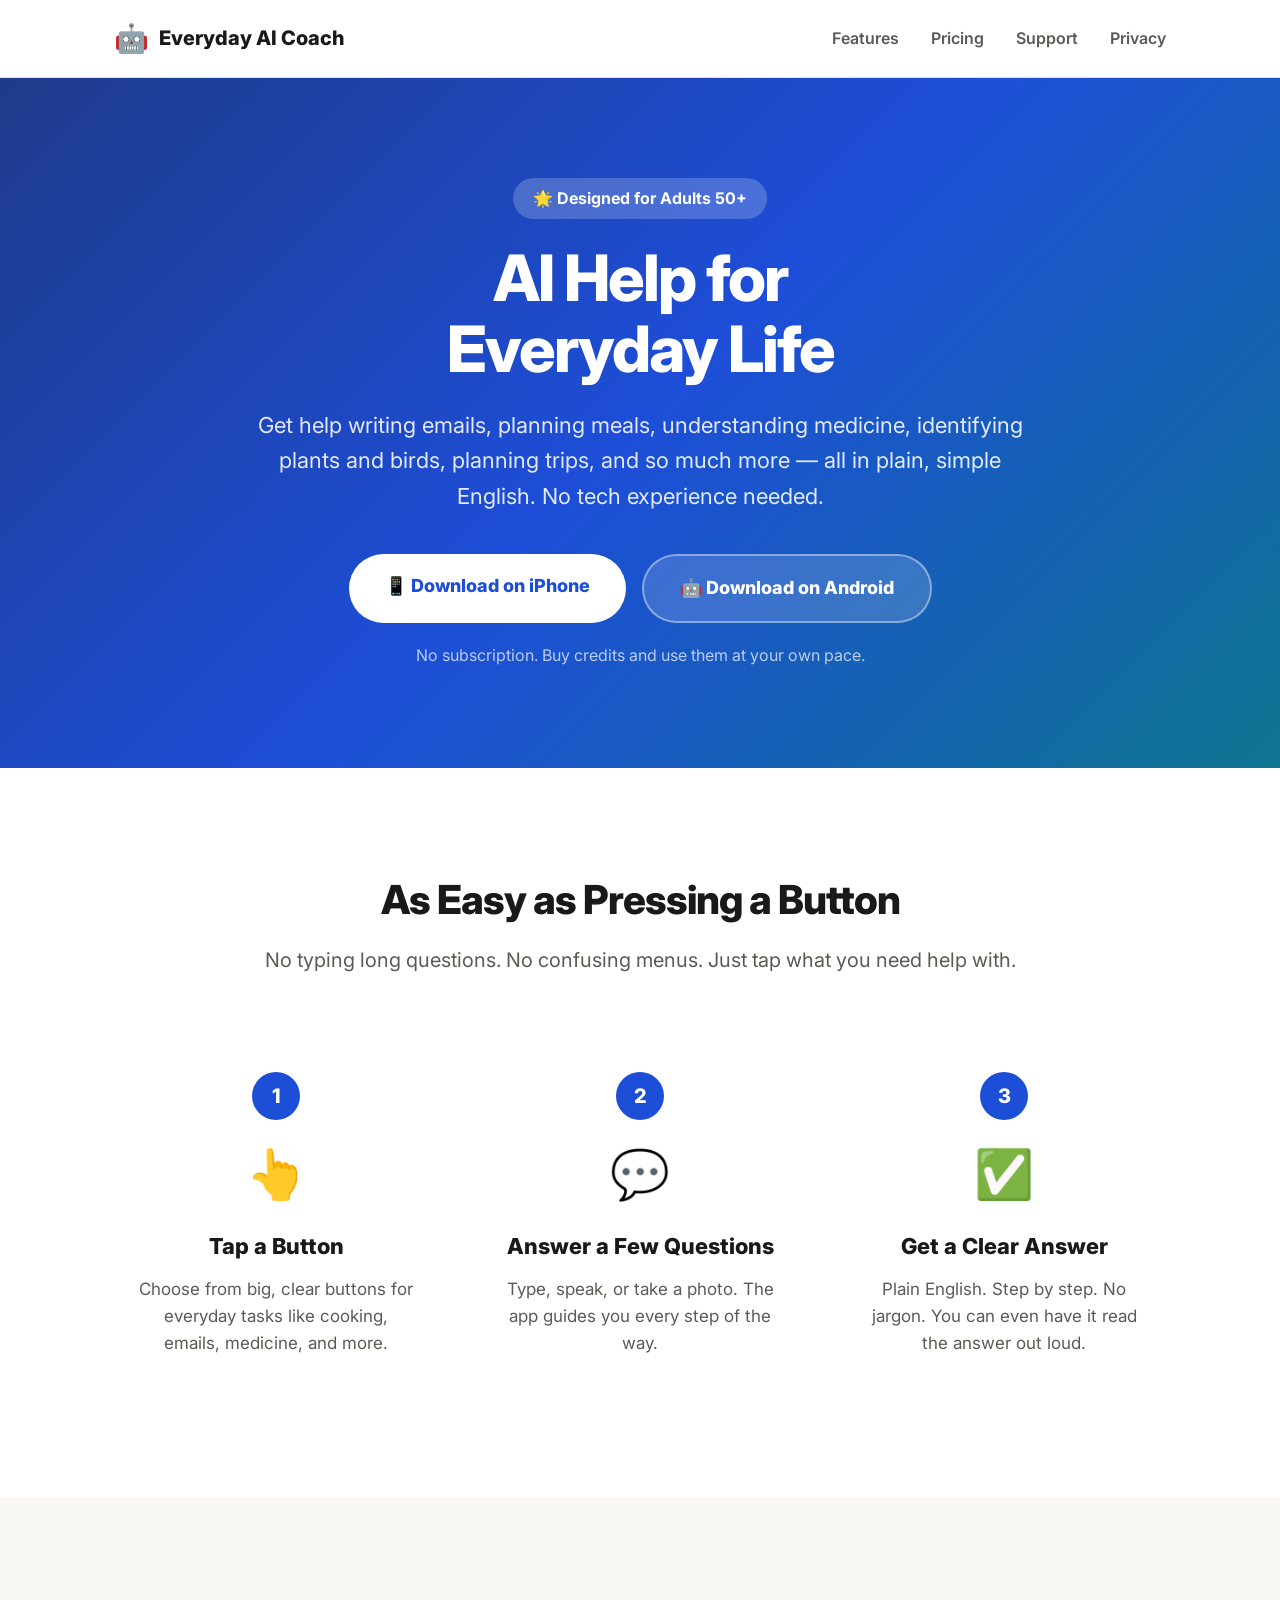
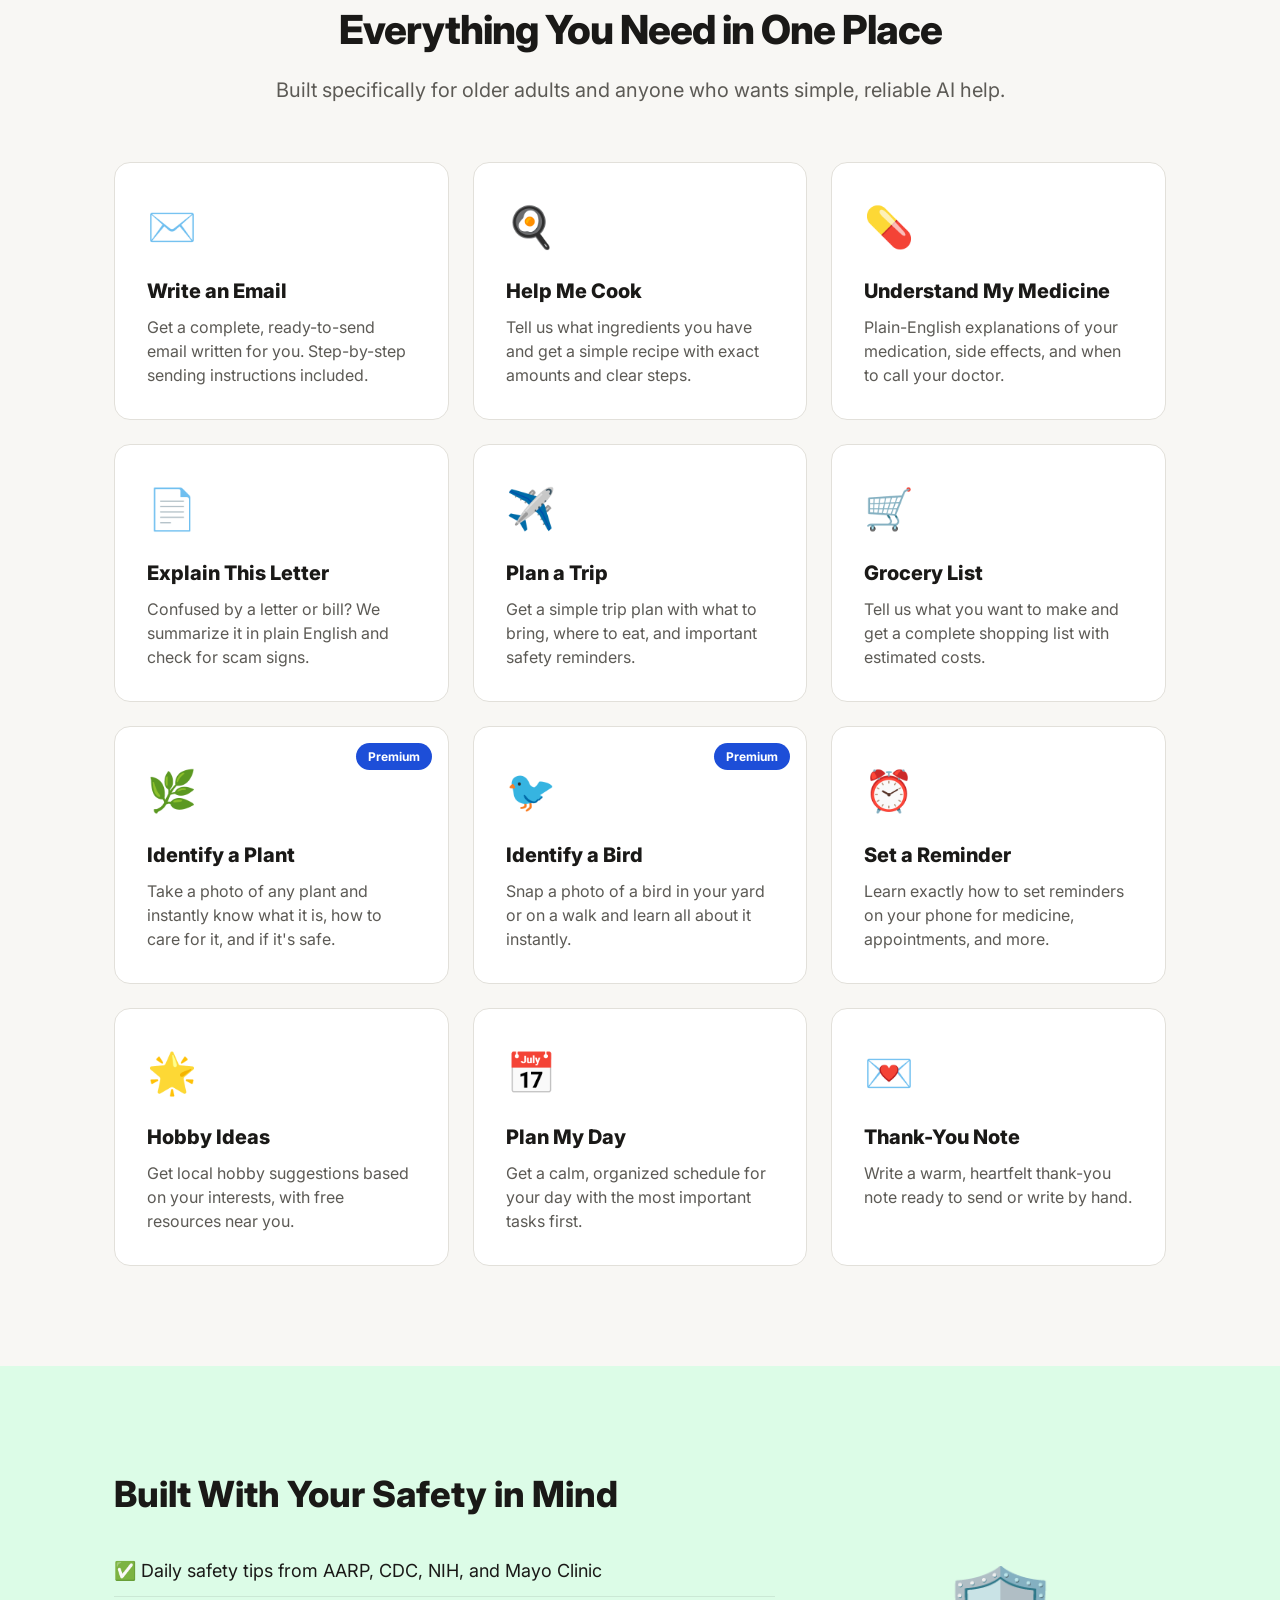
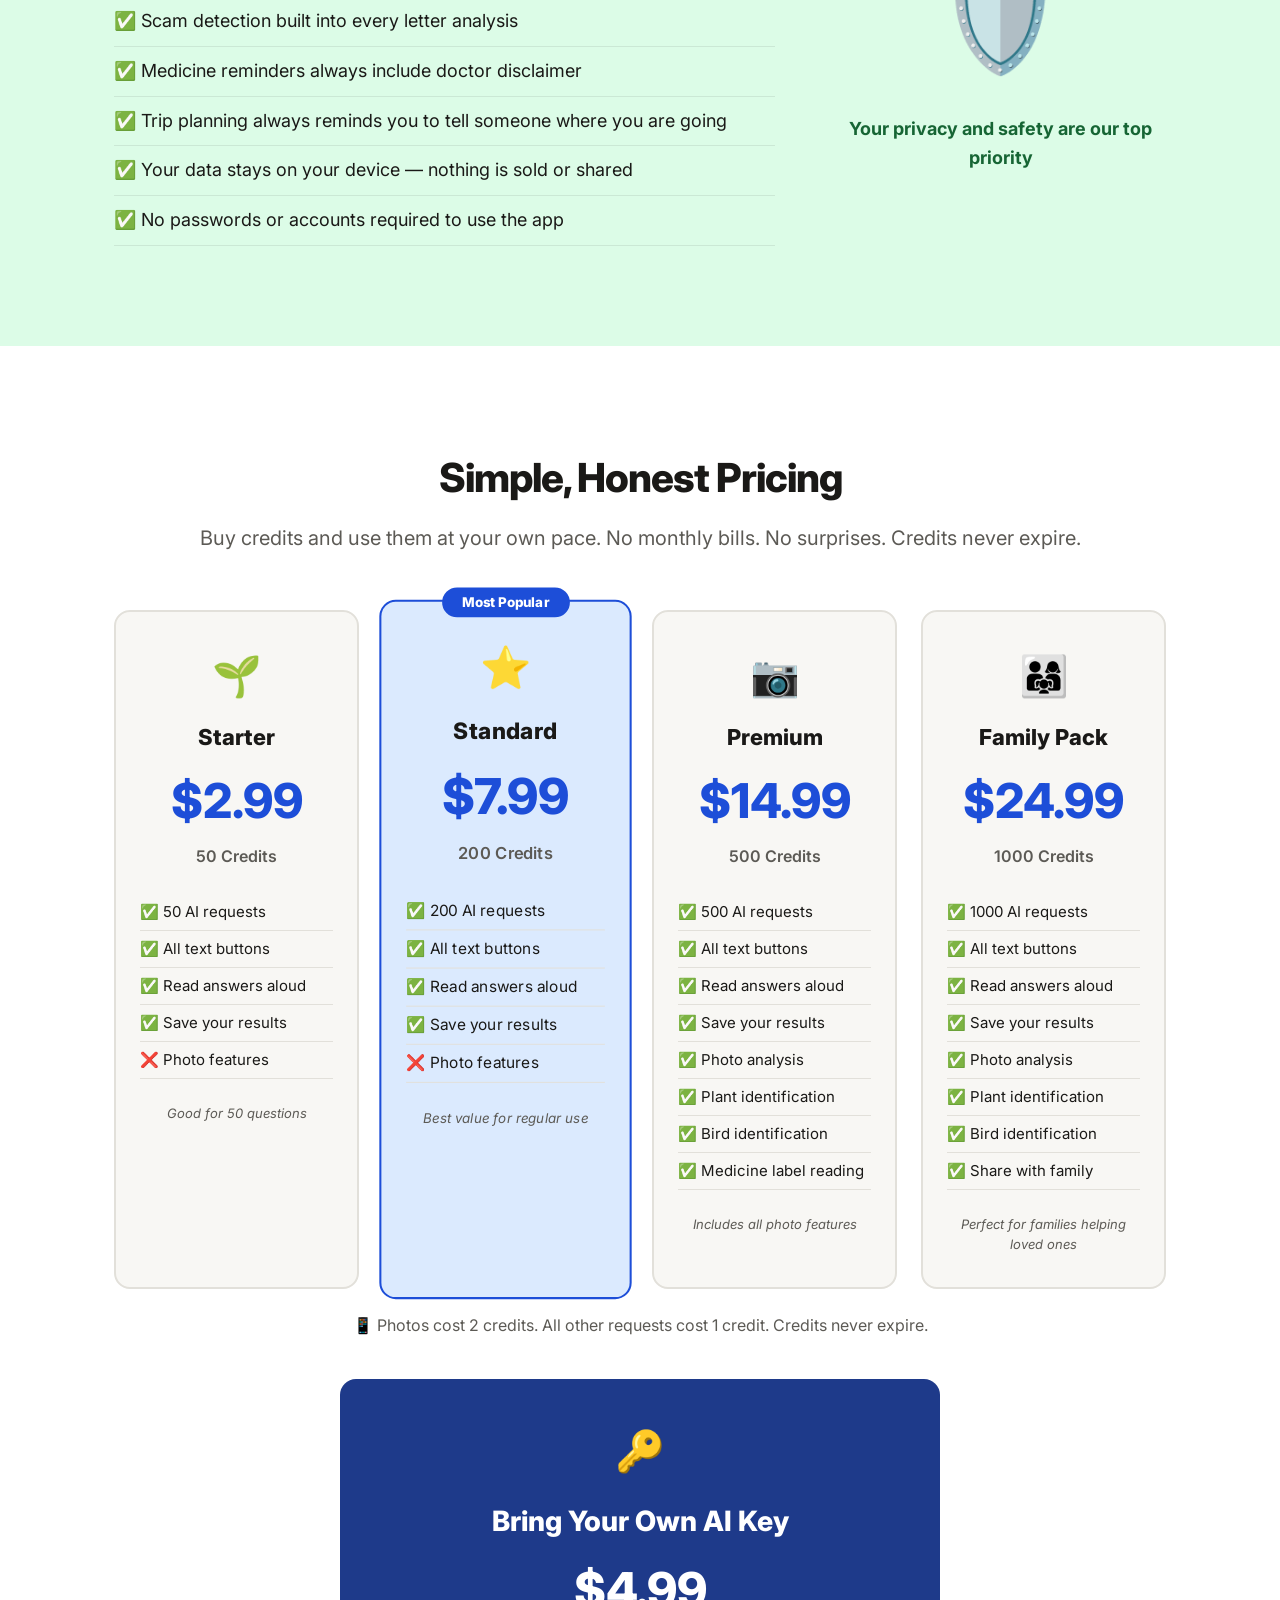
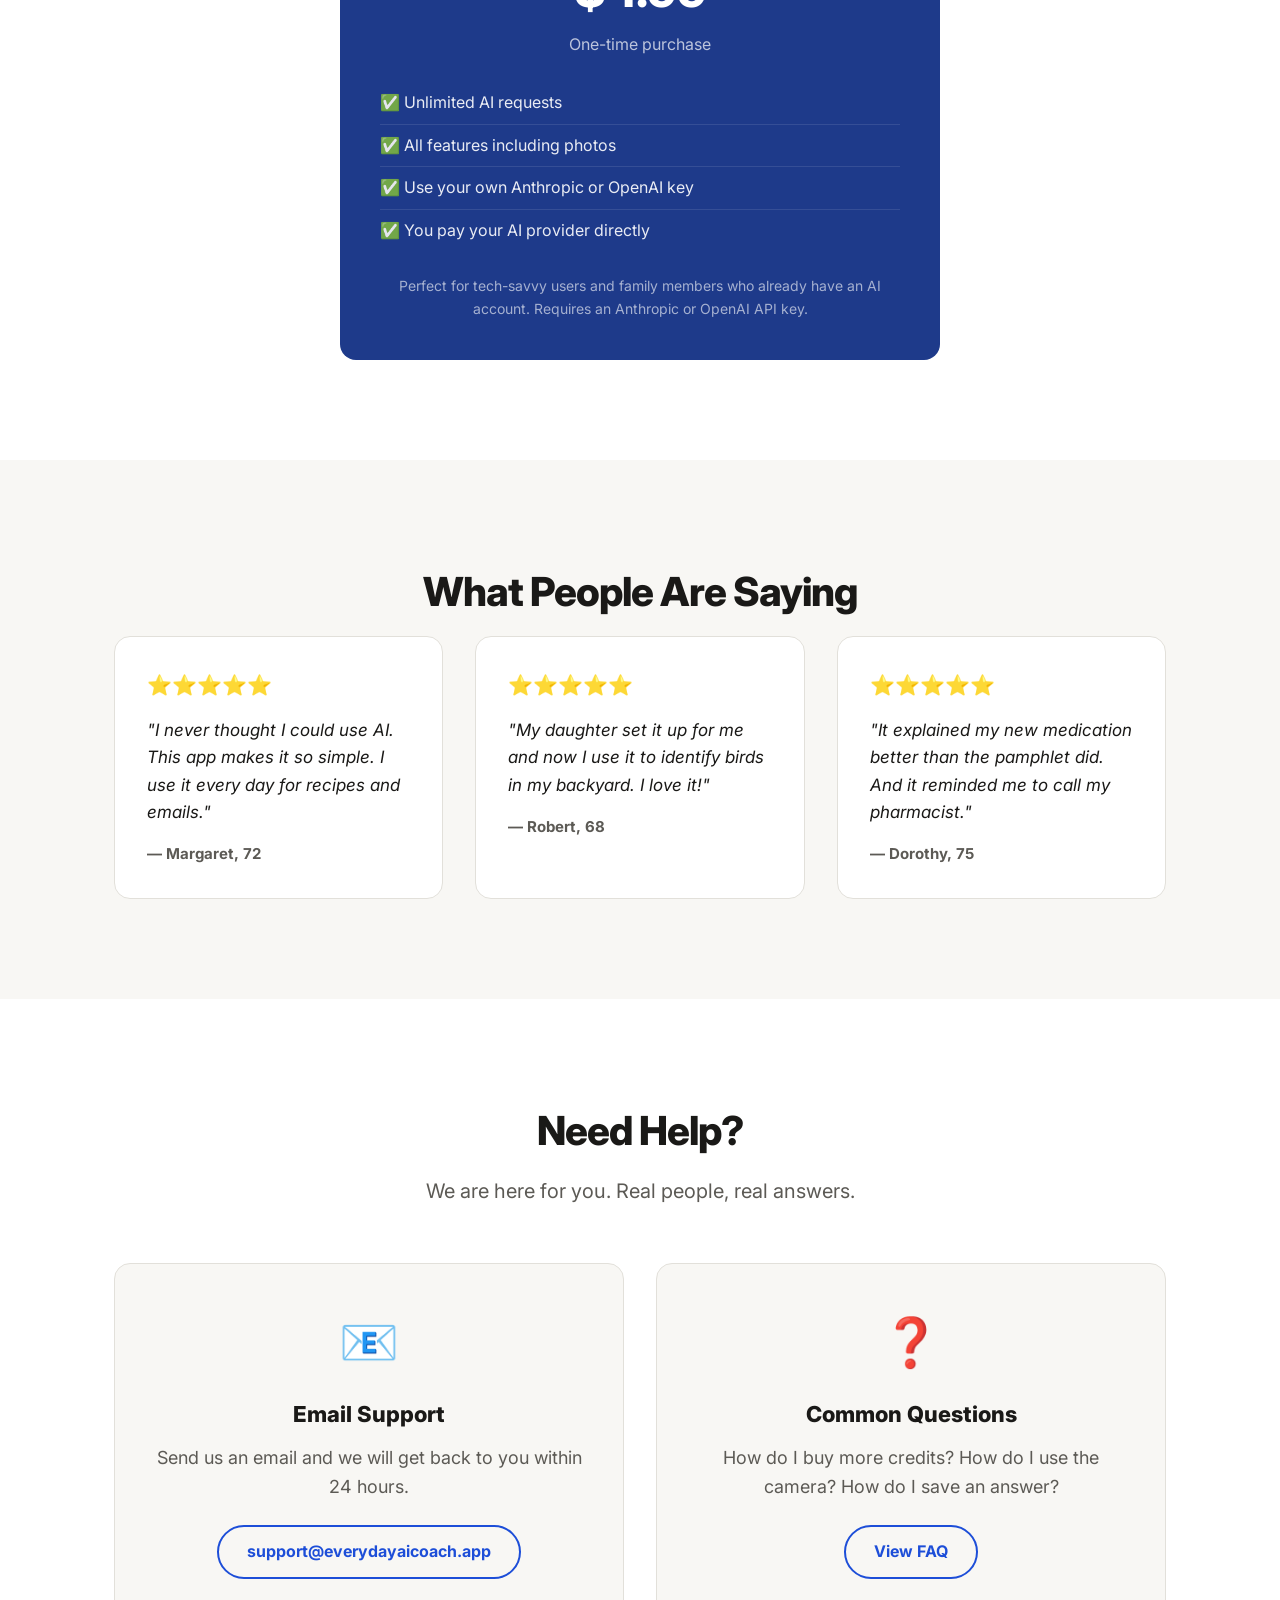
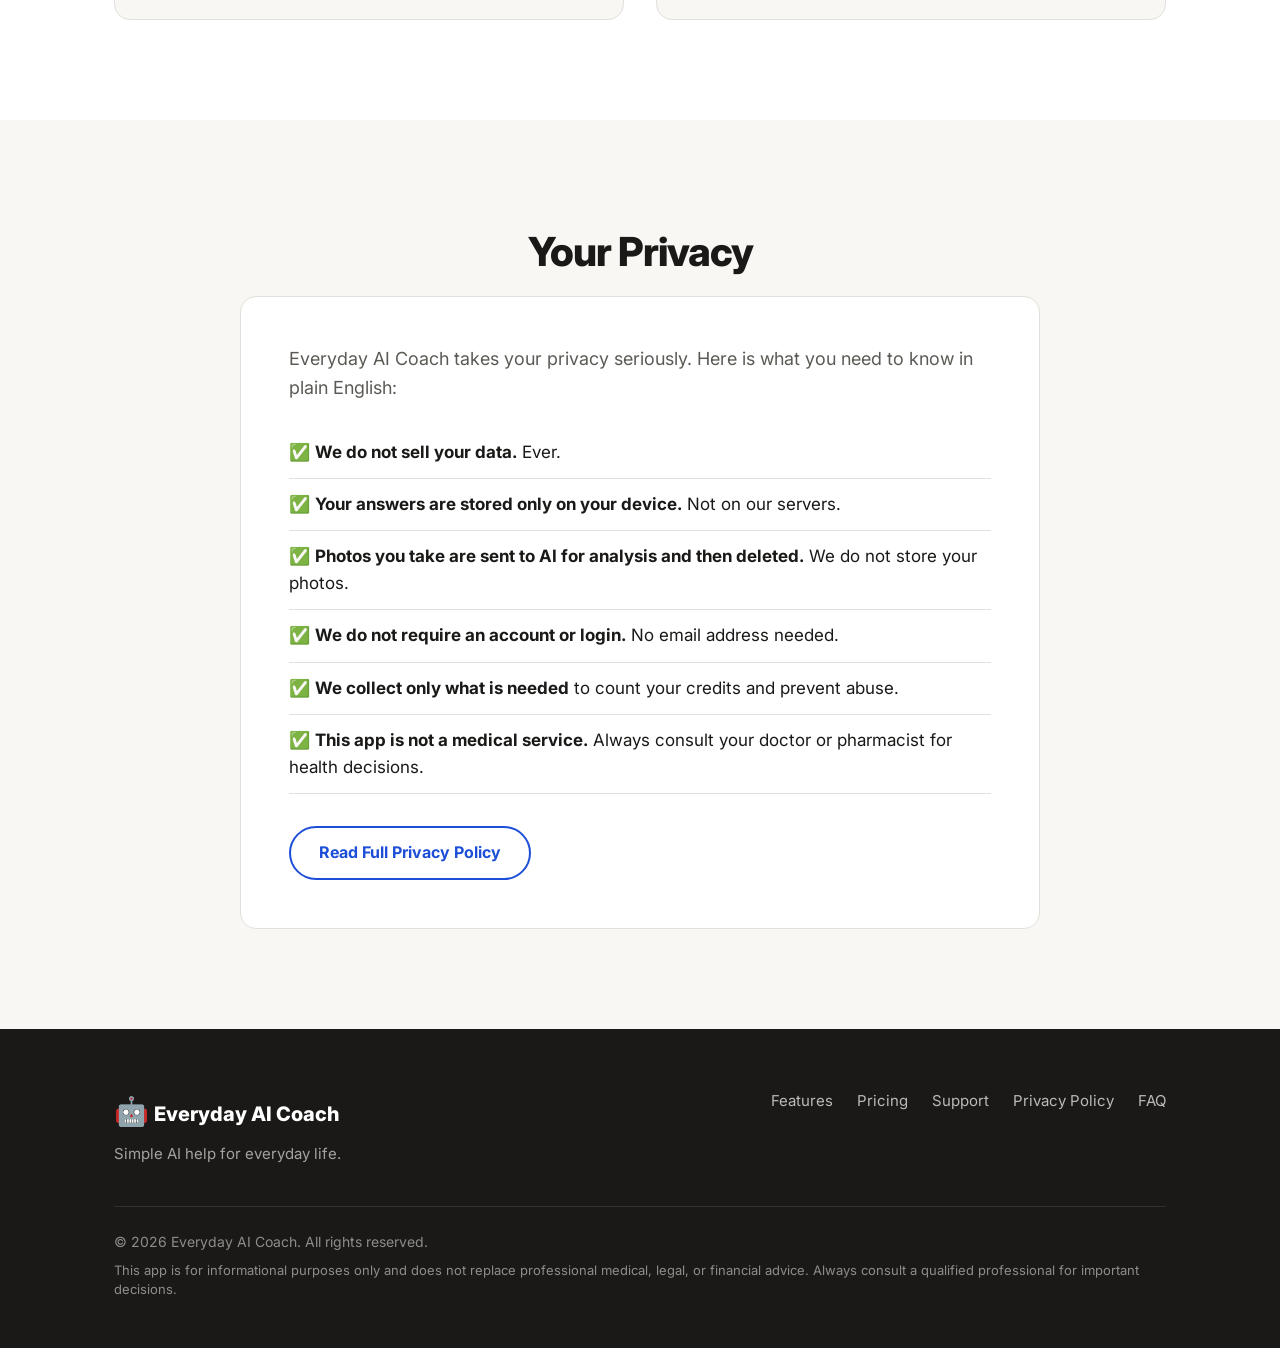
==== commit 6826bddb: "Credits never expire" ====
--- a/index.html
+++ b/index.html
@@ -172,7 +172,7 @@
   <section class="pricing" id="pricing">
     <div class="container">
       <h2 class="section-title">Simple, Honest Pricing</h2>
-      <p class="section-sub">Buy credits and use them at your own pace. No monthly bills. No surprises. Credits are good for 90 days.</p>
+      <p class="section-sub">Buy credits and use them at your own pace. No monthly bills. No surprises. Credits never expire.</p>
       <div class="pricing-grid">
         <div class="price-card">
           <div class="price-emoji">🌱</div>
@@ -238,7 +238,7 @@
           <p class="price-note">Perfect for families helping loved ones</p>
         </div>
       </div>
-      <p class="pricing-note">📱 Photos cost 2 credits. All other requests cost 1 credit. Credits expire after 90 days.</p>
+      <p class="pricing-note">📱 Photos cost 2 credits. All other requests cost 1 credit. Credits never expire.</p>
 
       <div style="max-width:600px;margin:40px auto 0;background:#1E3A8A;border-radius:16px;padding:40px;text-align:center;">
         <div style="font-size:40px;margin-bottom:16px;">🔑</div>
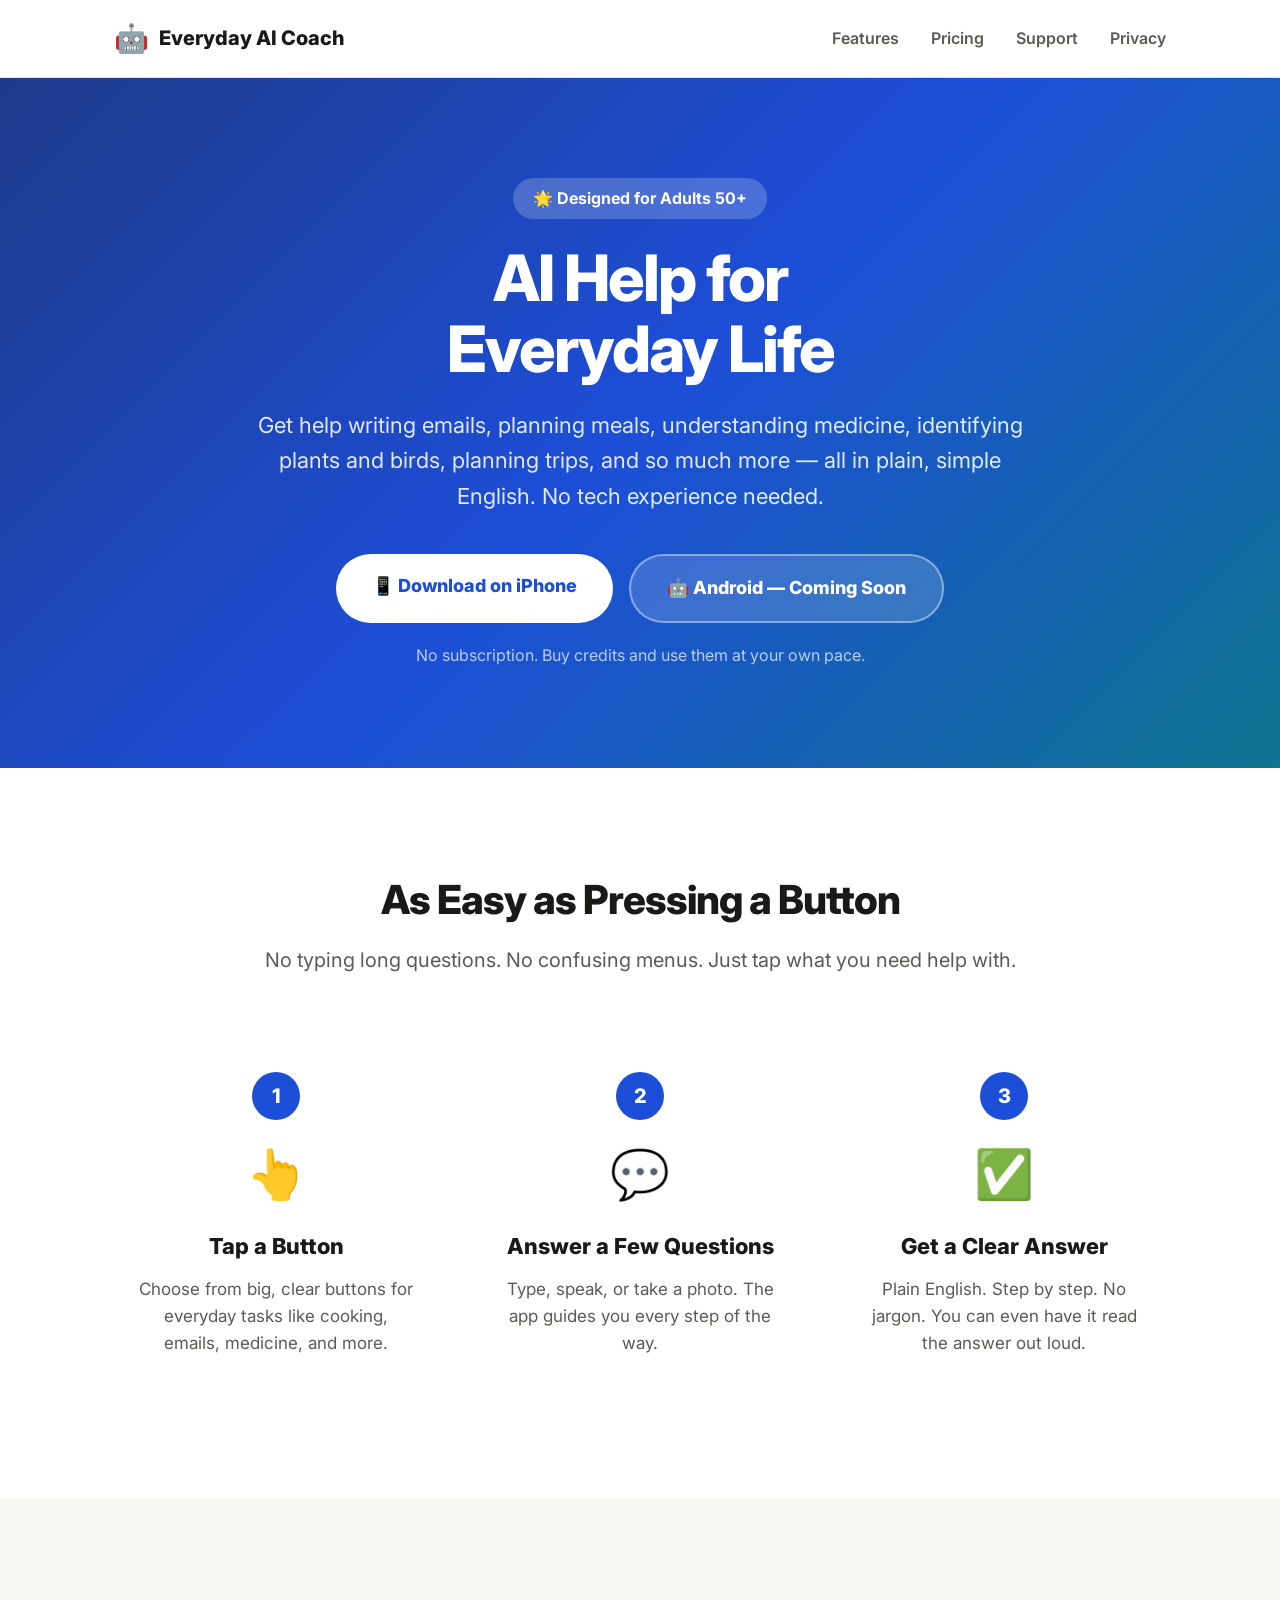
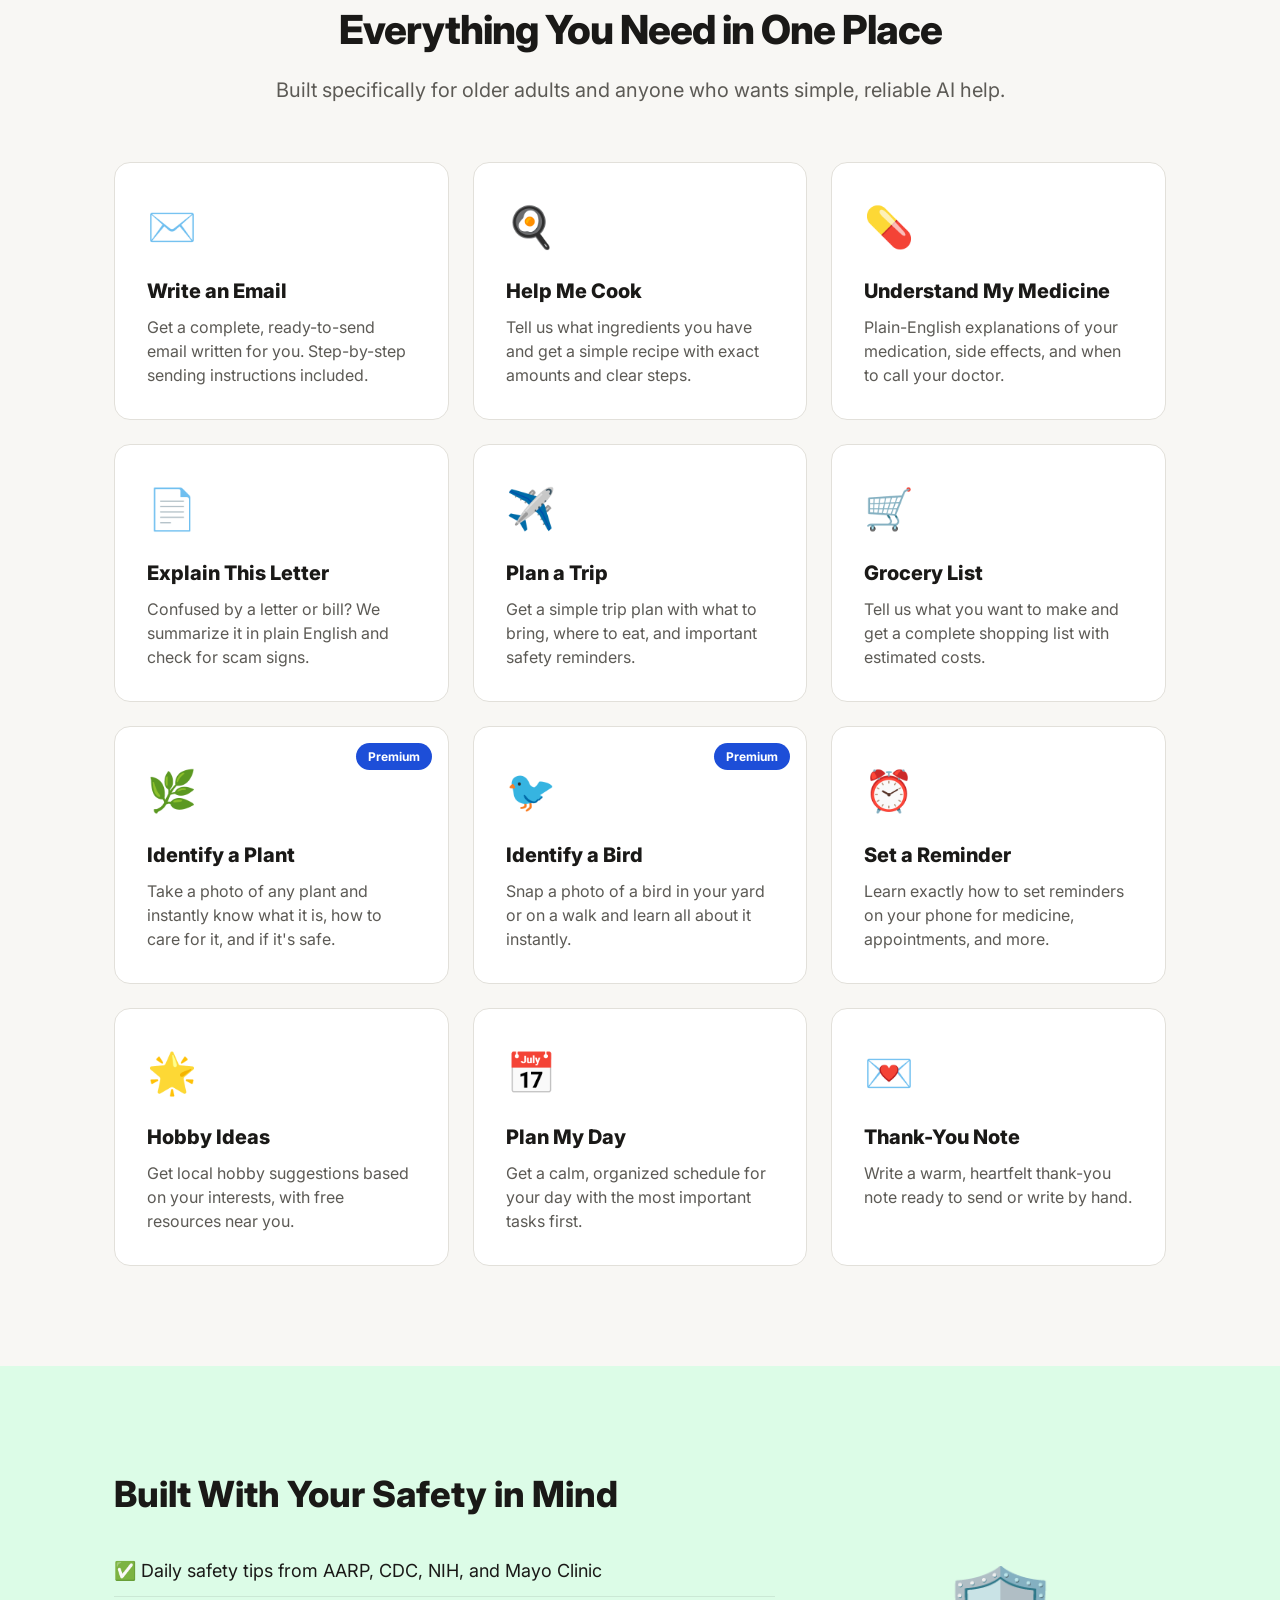
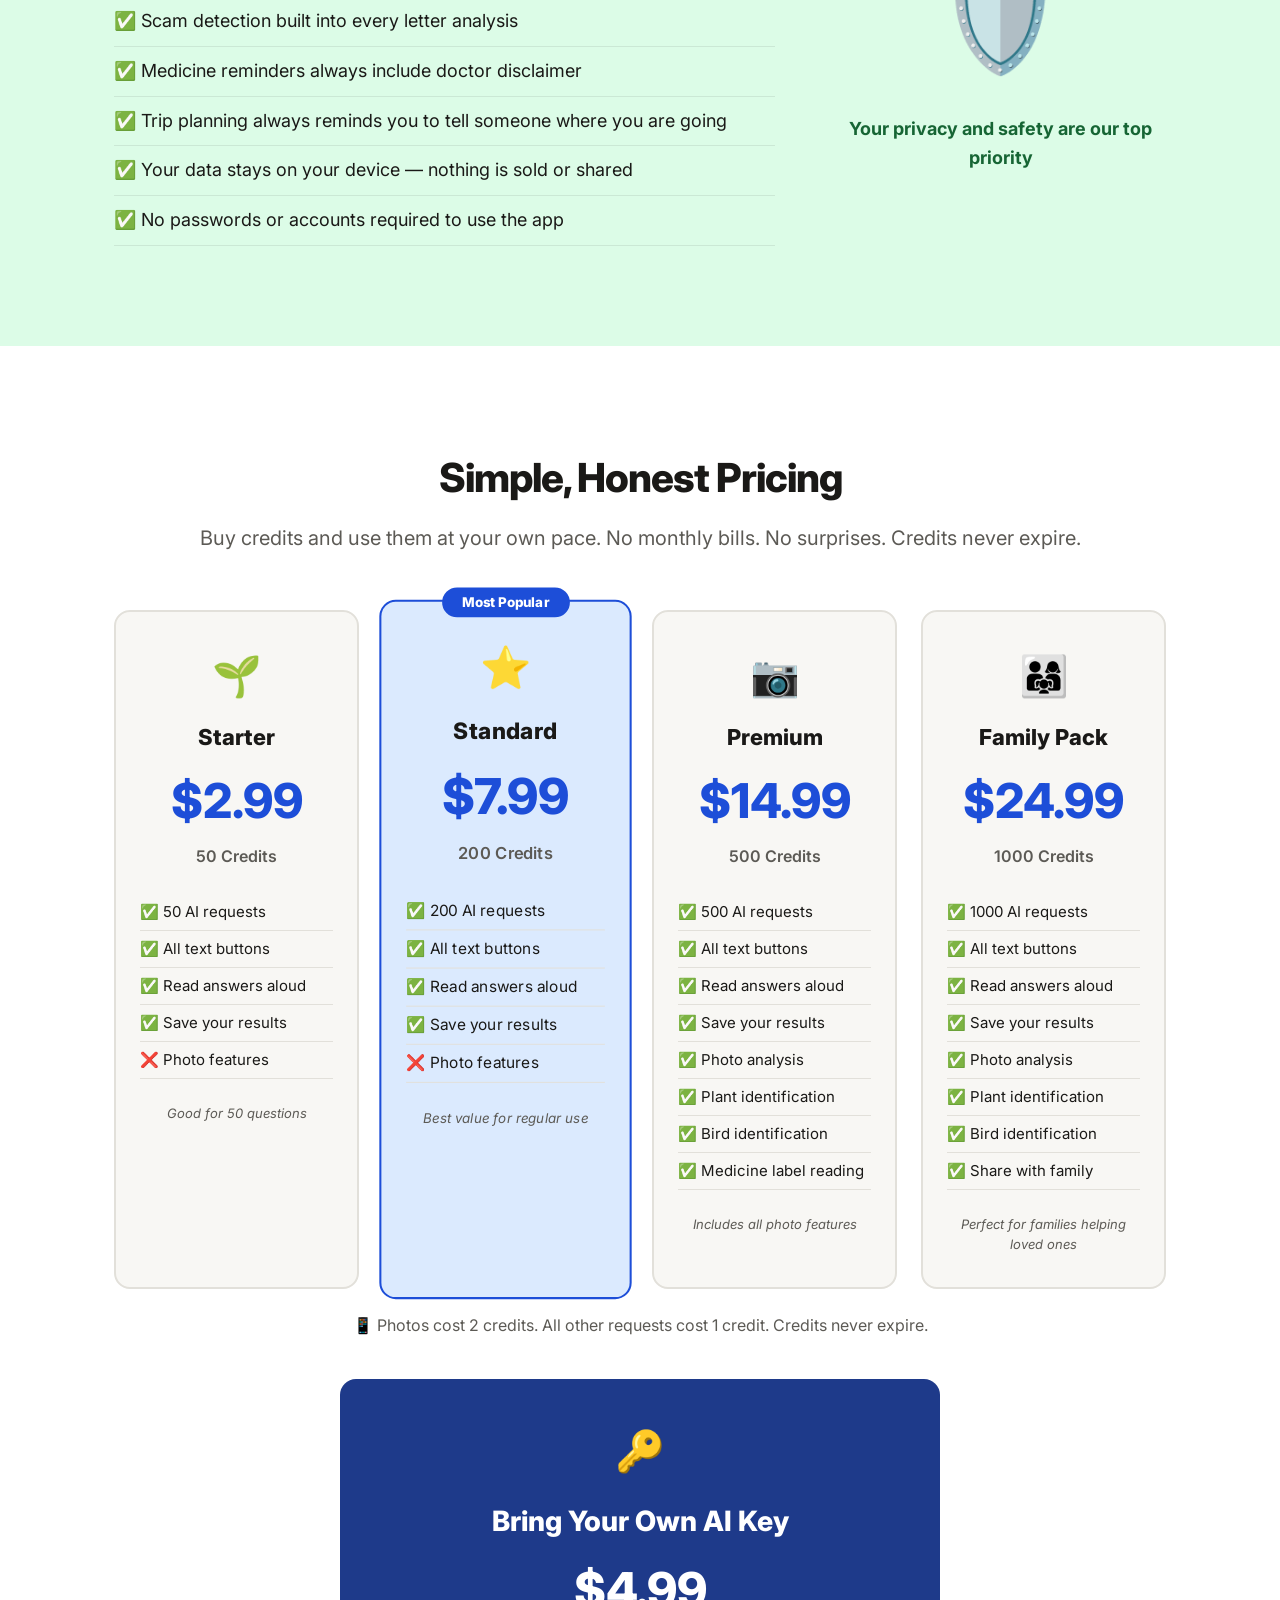
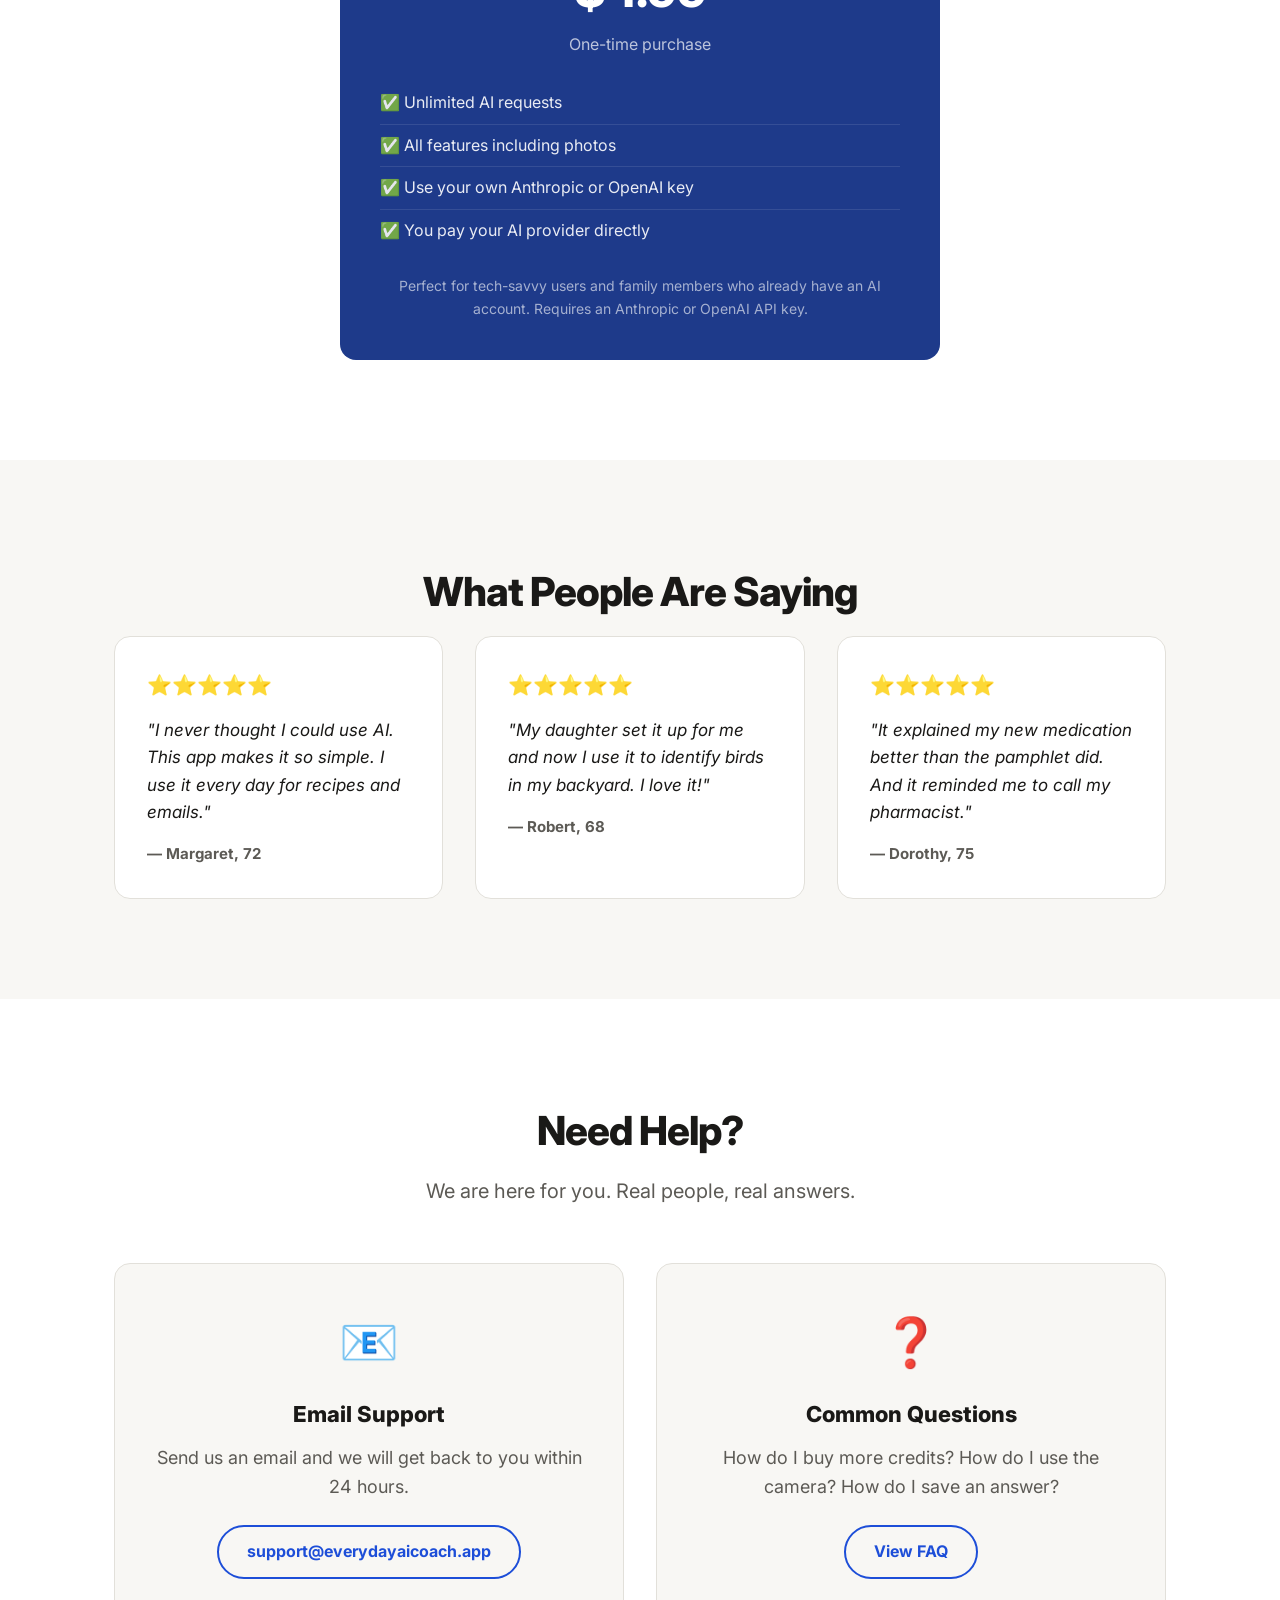
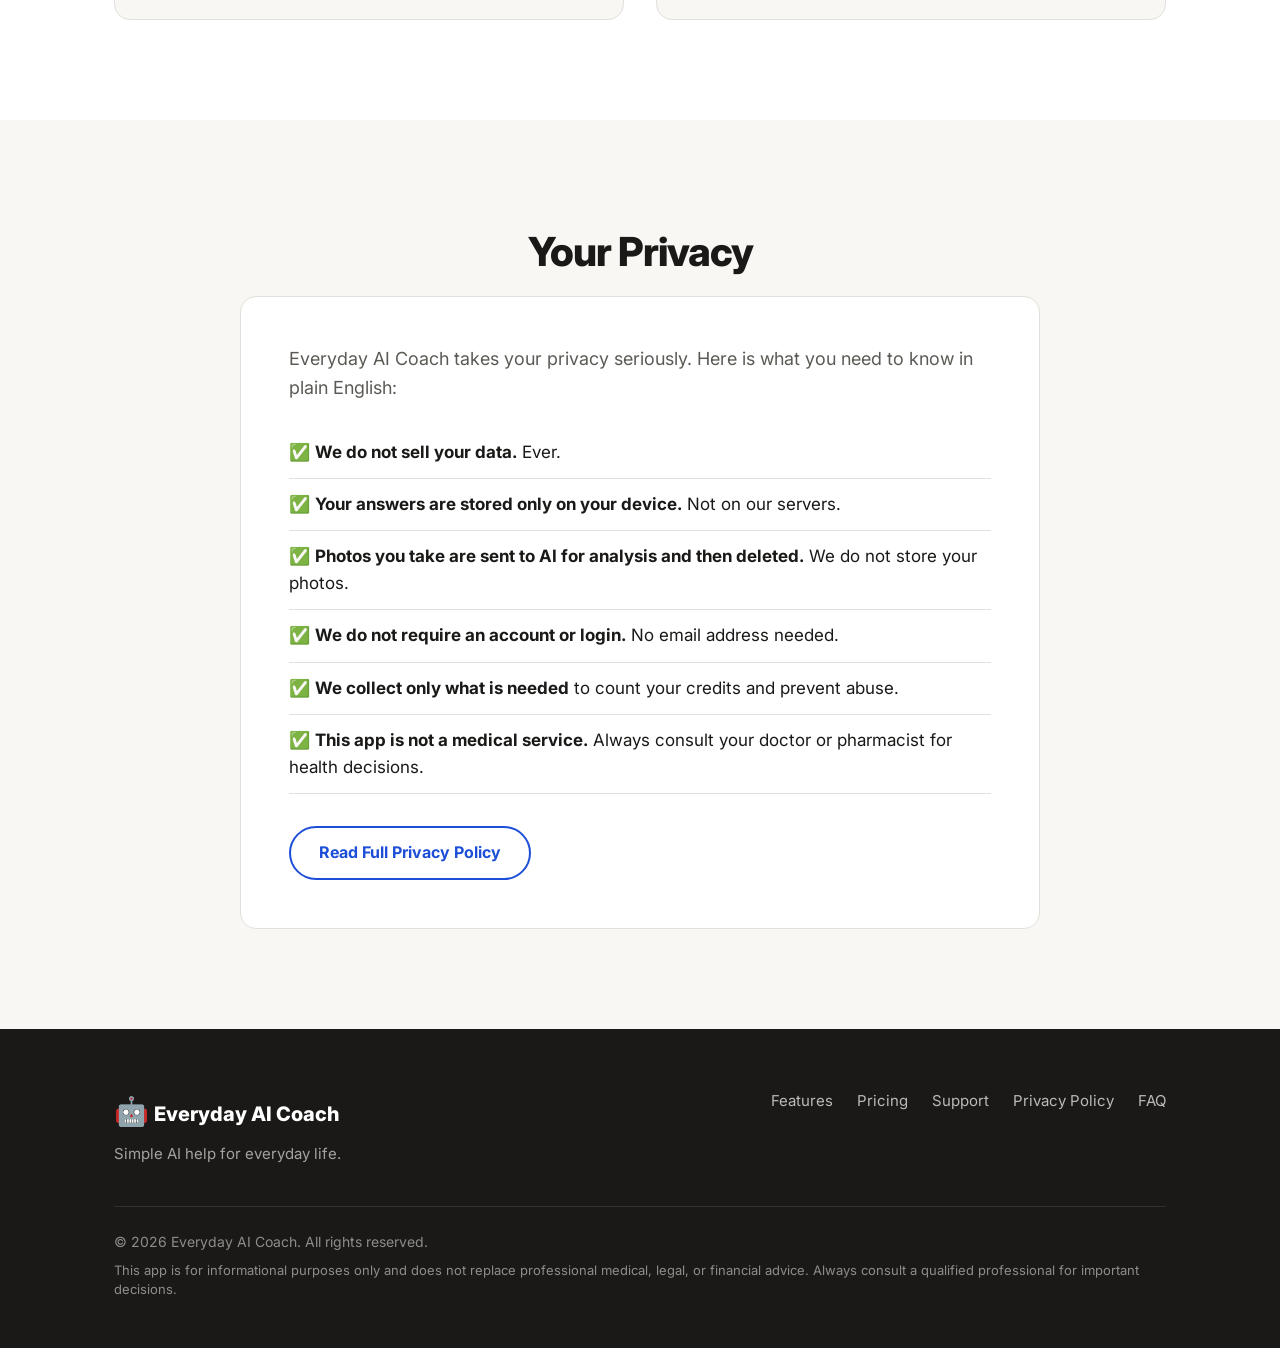
==== commit 85dc4908: "Android coming soon" ====
--- a/index.html
+++ b/index.html
@@ -39,7 +39,7 @@
       </p>
       <div class="hero-buttons">
         <a href="#" class="btn-primary">📱 Download on iPhone</a>
-        <a href="#" class="btn-secondary">🤖 Download on Android</a>
+        <a href="#" class="btn-secondary">🤖 Android — Coming Soon</a>
       </div>
       <p class="hero-note">No subscription. Buy credits and use them at your own pace.</p>
     </div>
